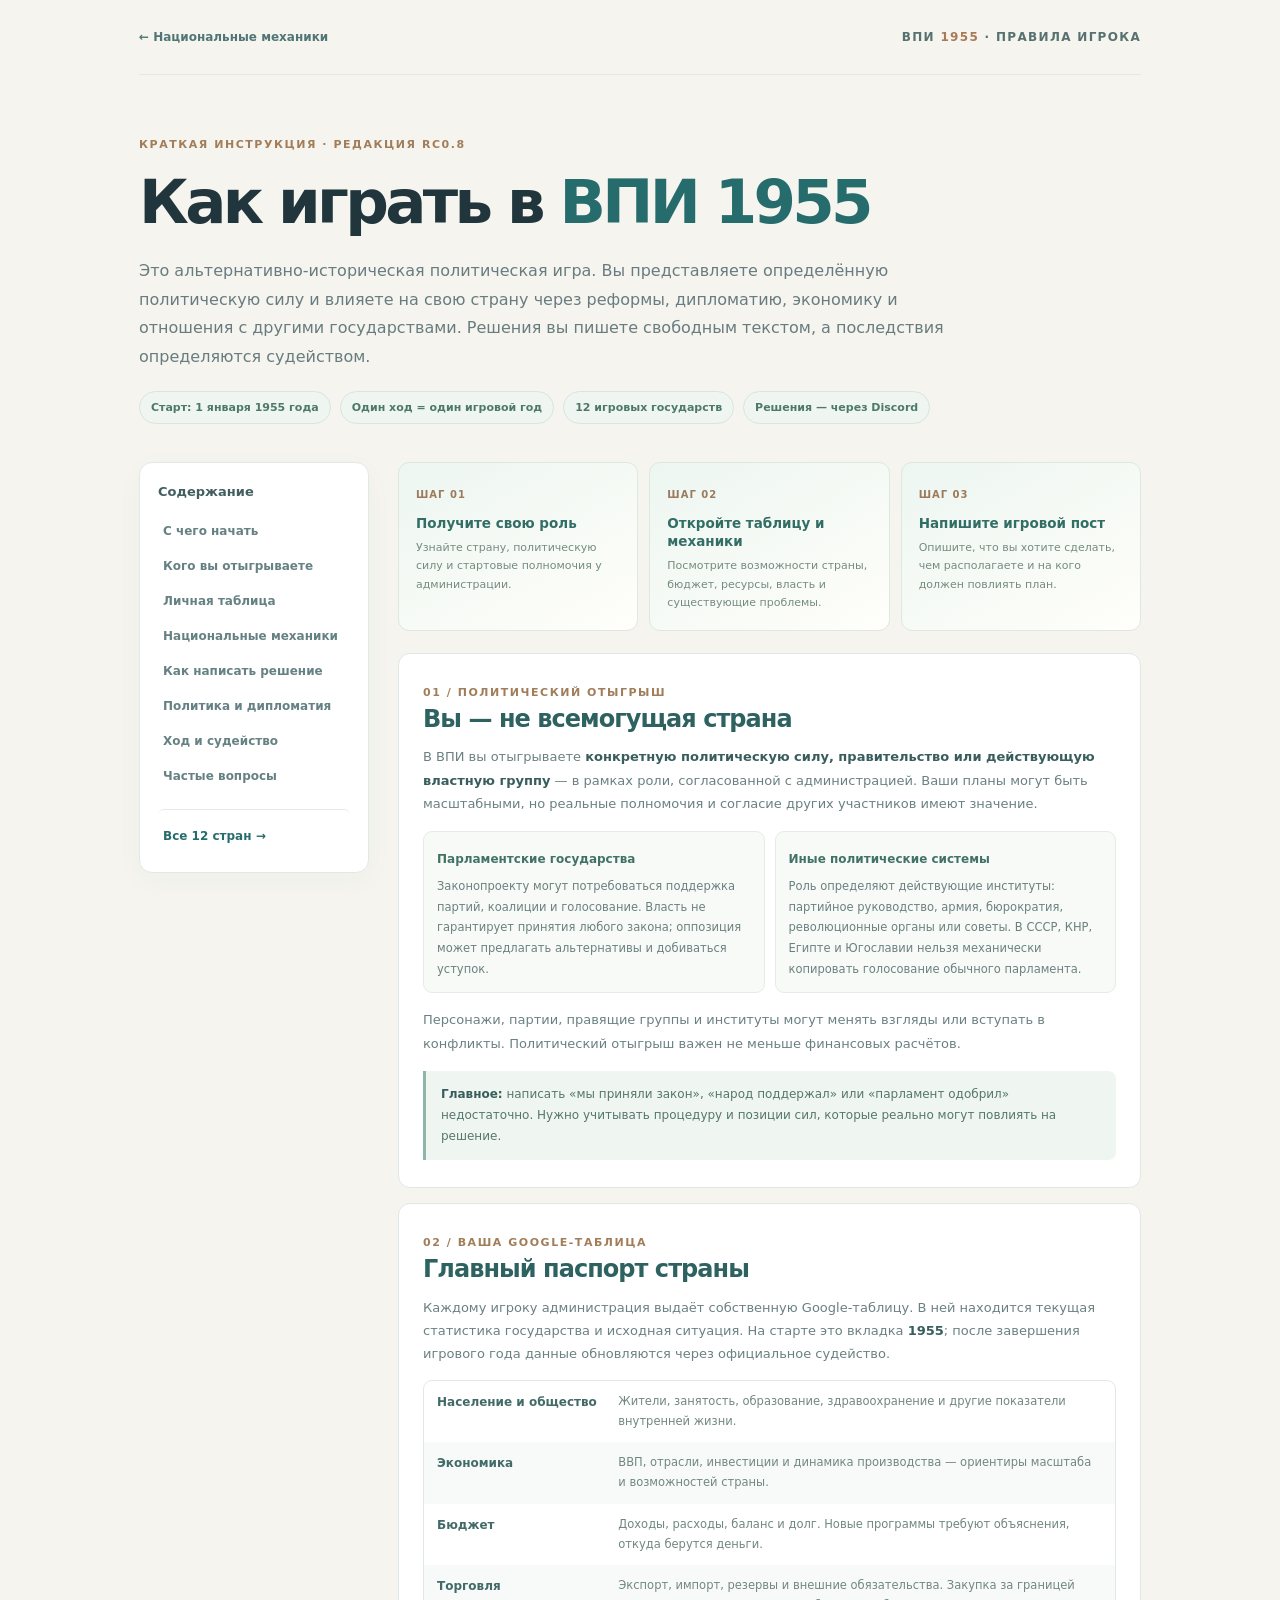
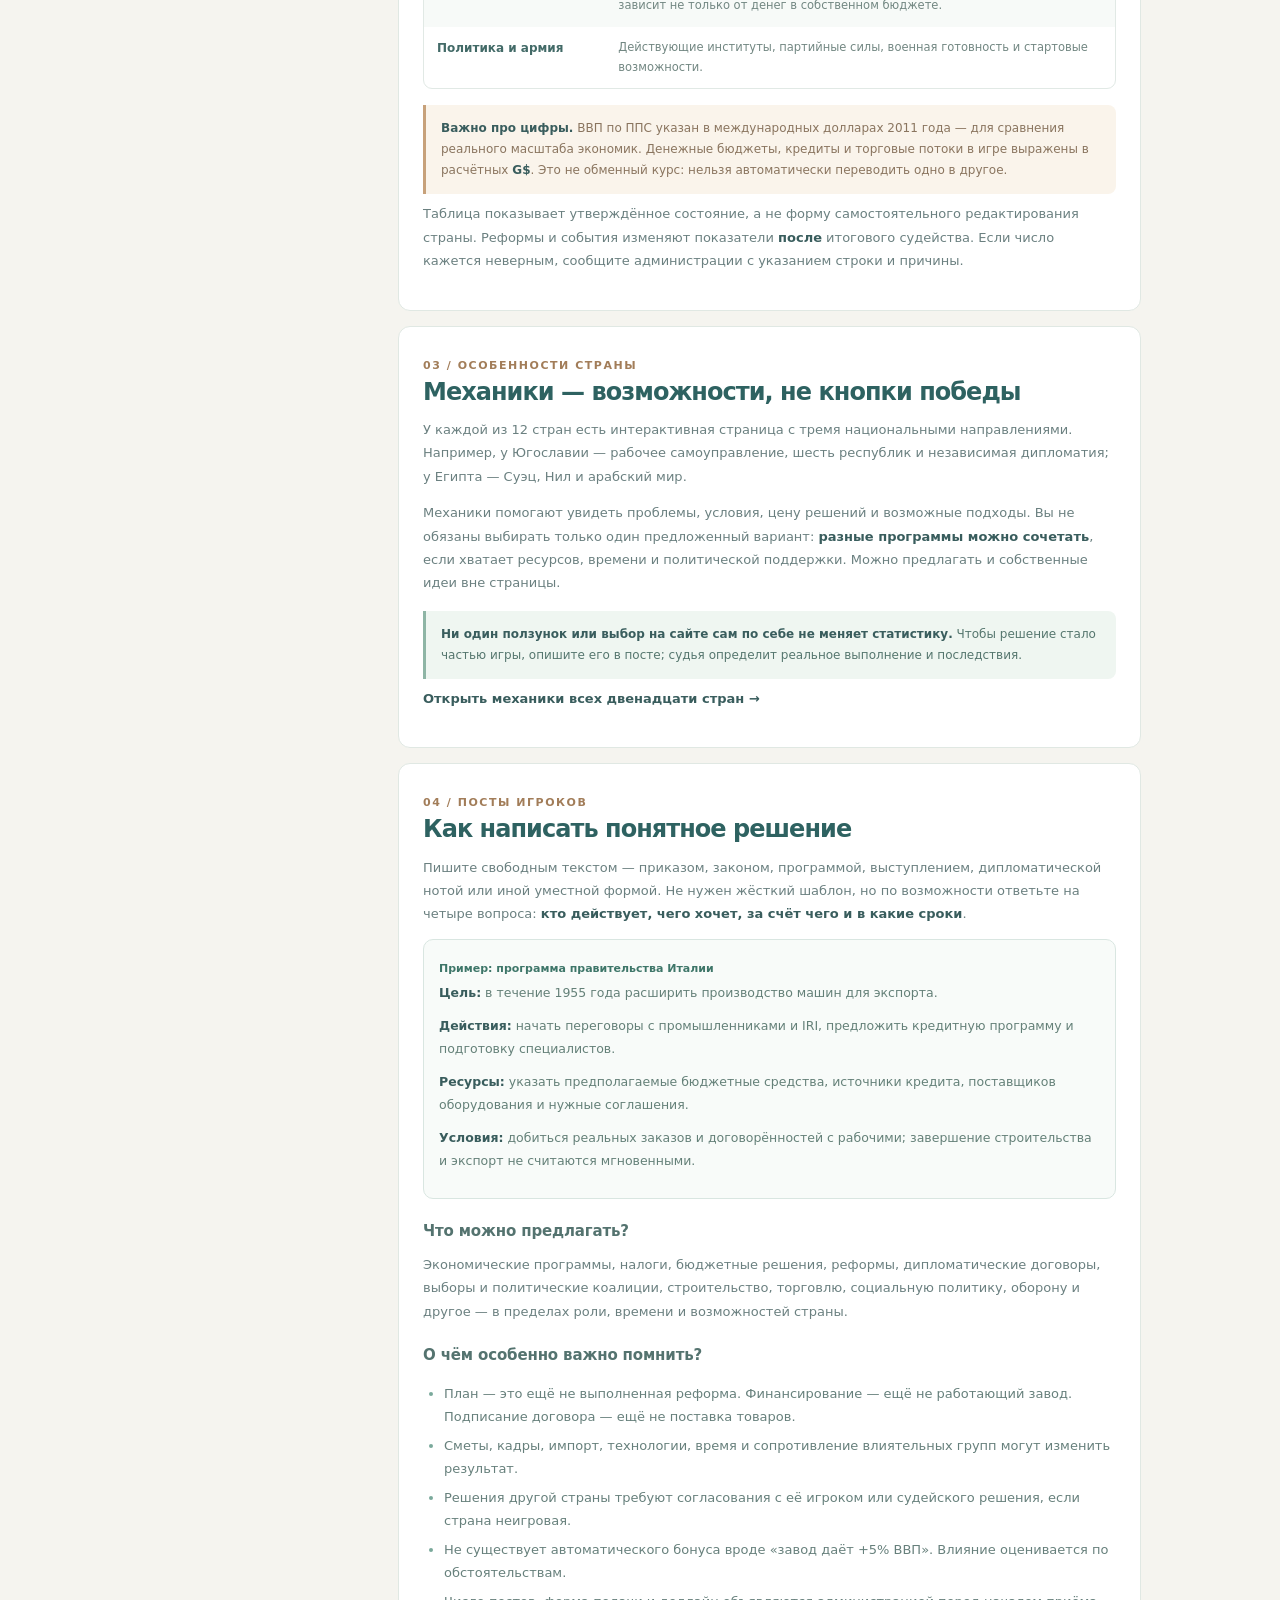
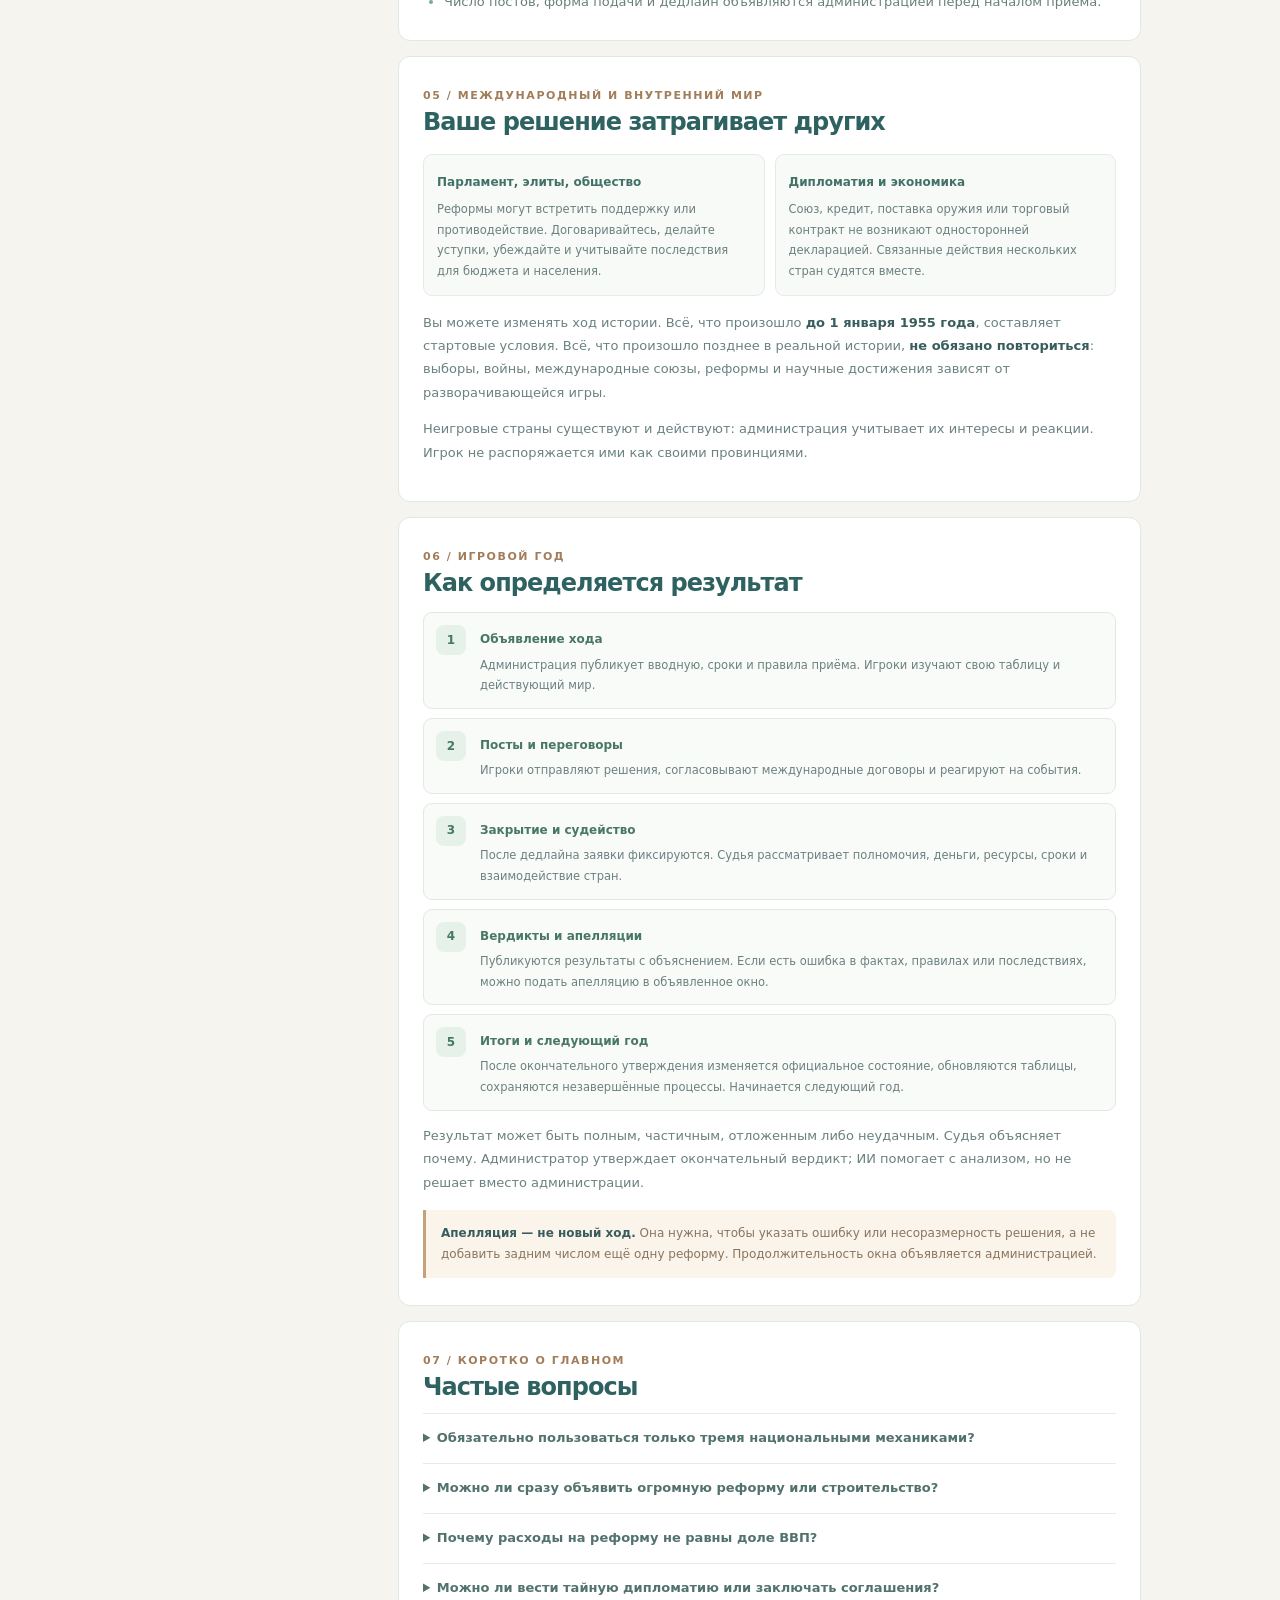
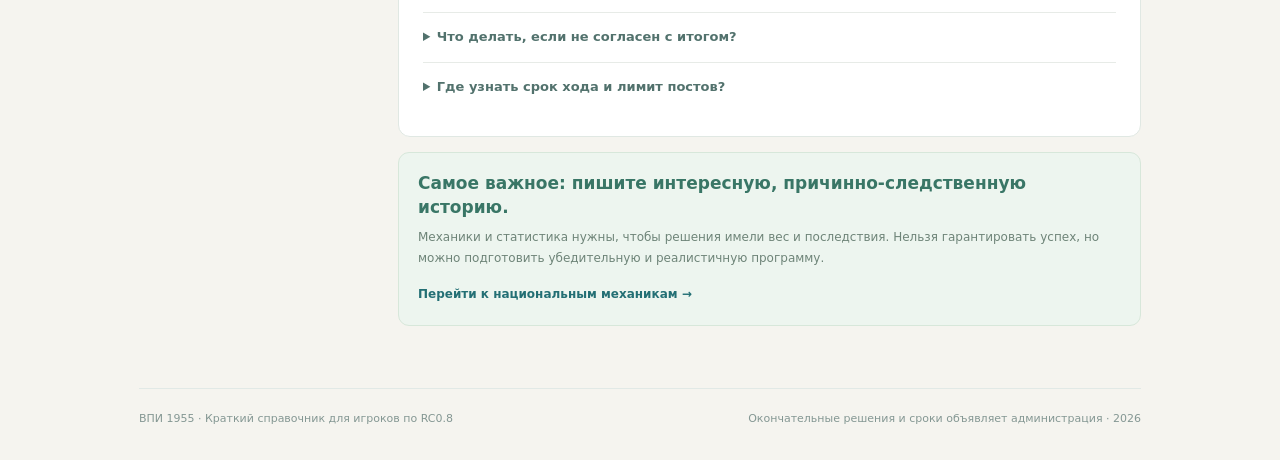
==== rules.html @ 5866a638 "Publish Russian quick-start player rules for political roleplay, Sheets, mechanics and adjudication" ====
<!doctype html>
<html lang="ru">
<head><meta charset="utf-8"><meta name="viewport" content="width=device-width,initial-scale=1">
<meta name="description" content="ВПИ 1955 — короткие и понятные правила для игроков: политические силы, посты, Google-таблицы, национальные механики и судейство.">
<title>Правила для игроков · ВПИ 1955</title>
<link rel="stylesheet" href="css/player-guide.css">
</head>
<body><div class="container">
<header class="topbar"><a href="index.html">← Национальные механики</a><span class="brand">ВПИ <b>1955</b> · правила игрока</span></header>
<section class="hero">
<span class="eyebrow">Краткая инструкция · Редакция RC0.8</span>
<h1>Как играть в <em>ВПИ 1955</em></h1>
<p>Это альтернативно-историческая политическая игра. Вы представляете определённую политическую силу и влияете на свою страну через реформы, дипломатию, экономику и отношения с другими государствами. Решения вы пишете свободным текстом, а последствия определяются судейством.</p>
<div class="meta"><span>Старт: 1 января 1955 года</span><span>Один ход = один игровой год</span><span>12 игровых государств</span><span>Решения — через Discord</span></div>
</section>
<div class="layout">
<nav class="sidebar" aria-label="Содержание"><strong>Содержание</strong>
<a href="#quickstart">С чего начать</a>
<a href="#role">Кого вы отыгрываете</a>
<a href="#sheet">Личная таблица</a>
<a href="#mechanics">Национальные механики</a>
<a href="#actions">Как написать решение</a>
<a href="#politics">Политика и дипломатия</a>
<a href="#judging">Ход и судейство</a>
<a href="#faq">Частые вопросы</a>
<a href="index.html" class="backlink">Все 12 стран →</a>
</nav>
<div class="content">
<div class="quick" id="quickstart">
<div><small>ШАГ 01</small><strong>Получите свою роль</strong><p>Узнайте страну, политическую силу и стартовые полномочия у администрации.</p></div>
<div><small>ШАГ 02</small><strong>Откройте таблицу и механики</strong><p>Посмотрите возможности страны, бюджет, ресурсы, власть и существующие проблемы.</p></div>
<div><small>ШАГ 03</small><strong>Напишите игровой пост</strong><p>Опишите, что вы хотите сделать, чем располагаете и на кого должен повлиять план.</p></div>
</div>
<section class="section" id="role"><span class="eyebrow">01 / Политический отыгрыш</span><h2>Вы — не всемогущая страна</h2>
<p>В ВПИ вы отыгрываете <strong>конкретную политическую силу, правительство или действующую властную группу</strong> — в рамках роли, согласованной с администрацией. Ваши планы могут быть масштабными, но реальные полномочия и согласие других участников имеют значение.</p>
<div class="rule-grid">
<div><b>Парламентские государства</b><p>Законопроекту могут потребоваться поддержка партий, коалиции и голосование. Власть не гарантирует принятия любого закона; оппозиция может предлагать альтернативы и добиваться уступок.</p></div>
<div><b>Иные политические системы</b><p>Роль определяют действующие институты: партийное руководство, армия, бюрократия, революционные органы или советы. В СССР, КНР, Египте и Югославии нельзя механически копировать голосование обычного парламента.</p></div>
</div>
<p>Персонажи, партии, правящие группы и институты могут менять взгляды или вступать в конфликты. Политический отыгрыш важен не меньше финансовых расчётов.</p>
<div class="inline-note"><strong>Главное:</strong> написать «мы приняли закон», «народ поддержал» или «парламент одобрил» недостаточно. Нужно учитывать процедуру и позиции сил, которые реально могут повлиять на решение.</div></section>
<section class="section" id="sheet"><span class="eyebrow">02 / Ваша Google-таблица</span><h2>Главный паспорт страны</h2>
<p>Каждому игроку администрация выдаёт собственную Google-таблицу. В ней находится текущая статистика государства и исходная ситуация. На старте это вкладка <strong>1955</strong>; после завершения игрового года данные обновляются через официальное судейство.</p>
<div class="stat-table">
<div class="stat-row"><b>Население и общество</b><span>Жители, занятость, образование, здравоохранение и другие показатели внутренней жизни.</span></div>
<div class="stat-row"><b>Экономика</b><span>ВВП, отрасли, инвестиции и динамика производства — ориентиры масштаба и возможностей страны.</span></div>
<div class="stat-row"><b>Бюджет</b><span>Доходы, расходы, баланс и долг. Новые программы требуют объяснения, откуда берутся деньги.</span></div>
<div class="stat-row"><b>Торговля</b><span>Экспорт, импорт, резервы и внешние обязательства. Закупка за границей зависит не только от денег в собственном бюджете.</span></div>
<div class="stat-row"><b>Политика и армия</b><span>Действующие институты, партийные силы, военная готовность и стартовые возможности.</span></div>
</div>
<div class="inline-note warning"><strong>Важно про цифры.</strong> ВВП по ППС указан в международных долларах 2011 года — для сравнения реального масштаба экономик. Денежные бюджеты, кредиты и торговые потоки в игре выражены в расчётных <strong>G$</strong>. Это не обменный курс: нельзя автоматически переводить одно в другое.</div>
<p>Таблица показывает утверждённое состояние, а не форму самостоятельного редактирования страны. Реформы и события изменяют показатели <strong>после</strong> итогового судейства. Если число кажется неверным, сообщите администрации с указанием строки и причины.</p></section>
<section class="section" id="mechanics"><span class="eyebrow">03 / Особенности страны</span><h2>Механики — возможности, не кнопки победы</h2>
<p>У каждой из 12 стран есть интерактивная страница с тремя национальными направлениями. Например, у Югославии — рабочее самоуправление, шесть республик и независимая дипломатия; у Египта — Суэц, Нил и арабский мир.</p>
<p>Механики помогают увидеть проблемы, условия, цену решений и возможные подходы. Вы не обязаны выбирать только один предложенный вариант: <strong>разные программы можно сочетать</strong>, если хватает ресурсов, времени и политической поддержки. Можно предлагать и собственные идеи вне страницы.</p>
<div class="inline-note"><strong>Ни один ползунок или выбор на сайте сам по себе не меняет статистику.</strong> Чтобы решение стало частью игры, опишите его в посте; судья определит реальное выполнение и последствия.</div>
<p><a href="index.html"><strong>Открыть механики всех двенадцати стран →</strong></a></p></section>
<section class="section" id="actions"><span class="eyebrow">04 / Посты игроков</span><h2>Как написать понятное решение</h2>
<p>Пишите свободным текстом — приказом, законом, программой, выступлением, дипломатической нотой или иной уместной формой. Не нужен жёсткий шаблон, но по возможности ответьте на четыре вопроса: <strong>кто действует, чего хочет, за счёт чего и в какие сроки</strong>.</p>
<div class="template">
<b>Пример: программа правительства Италии</b>
<p><strong>Цель:</strong> в течение 1955 года расширить производство машин для экспорта.</p>
<p><strong>Действия:</strong> начать переговоры с промышленниками и IRI, предложить кредитную программу и подготовку специалистов.</p>
<p><strong>Ресурсы:</strong> указать предполагаемые бюджетные средства, источники кредита, поставщиков оборудования и нужные соглашения.</p>
<p><strong>Условия:</strong> добиться реальных заказов и договорённостей с рабочими; завершение строительства и экспорт не считаются мгновенными.</p>
</div>
<h3>Что можно предлагать?</h3>
<p>Экономические программы, налоги, бюджетные решения, реформы, дипломатические договоры, выборы и политические коалиции, строительство, торговлю, социальную политику, оборону и другое — в пределах роли, времени и возможностей страны.</p>
<h3>О чём особенно важно помнить?</h3>
<ul>
<li>План — это ещё не выполненная реформа. Финансирование — ещё не работающий завод. Подписание договора — ещё не поставка товаров.</li>
<li>Сметы, кадры, импорт, технологии, время и сопротивление влиятельных групп могут изменить результат.</li>
<li>Решения другой страны требуют согласования с её игроком или судейского решения, если страна неигровая.</li>
<li>Не существует автоматического бонуса вроде «завод даёт +5% ВВП». Влияние оценивается по обстоятельствам.</li>
<li>Число постов, форма подачи и дедлайн объявляются администрацией перед началом приёма.</li>
</ul>
</section>
<section class="section" id="politics"><span class="eyebrow">05 / Международный и внутренний мир</span><h2>Ваше решение затрагивает других</h2>
<div class="rule-grid"><div><b>Парламент, элиты, общество</b><p>Реформы могут встретить поддержку или противодействие. Договаривайтесь, делайте уступки, убеждайте и учитывайте последствия для бюджета и населения.</p></div><div><b>Дипломатия и экономика</b><p>Союз, кредит, поставка оружия или торговый контракт не возникают односторонней декларацией. Связанные действия нескольких стран судятся вместе.</p></div></div>
<p>Вы можете изменять ход истории. Всё, что произошло <strong>до 1 января 1955 года</strong>, составляет стартовые условия. Всё, что произошло позднее в реальной истории, <strong>не обязано повториться</strong>: выборы, войны, международные союзы, реформы и научные достижения зависят от разворачивающейся игры.</p>
<p>Неигровые страны существуют и действуют: администрация учитывает их интересы и реакции. Игрок не распоряжается ими как своими провинциями.</p></section>
<section class="section" id="judging"><span class="eyebrow">06 / Игровой год</span><h2>Как определяется результат</h2>
<div class="step-list">
<article><span>1</span><div><b>Объявление хода</b><p>Администрация публикует вводную, сроки и правила приёма. Игроки изучают свою таблицу и действующий мир.</p></div></article>
<article><span>2</span><div><b>Посты и переговоры</b><p>Игроки отправляют решения, согласовывают международные договоры и реагируют на события.</p></div></article>
<article><span>3</span><div><b>Закрытие и судейство</b><p>После дедлайна заявки фиксируются. Судья рассматривает полномочия, деньги, ресурсы, сроки и взаимодействие стран.</p></div></article>
<article><span>4</span><div><b>Вердикты и апелляции</b><p>Публикуются результаты с объяснением. Если есть ошибка в фактах, правилах или последствиях, можно подать апелляцию в объявленное окно.</p></div></article>
<article><span>5</span><div><b>Итоги и следующий год</b><p>После окончательного утверждения изменяется официальное состояние, обновляются таблицы, сохраняются незавершённые процессы. Начинается следующий год.</p></div></article>
</div>
<p>Результат может быть полным, частичным, отложенным либо неудачным. Судья объясняет почему. Администратор утверждает окончательный вердикт; ИИ помогает с анализом, но не решает вместо администрации.</p>
<div class="inline-note warning"><strong>Апелляция — не новый ход.</strong> Она нужна, чтобы указать ошибку или несоразмерность решения, а не добавить задним числом ещё одну реформу. Продолжительность окна объявляется администрацией.</div></section>
<section class="section" id="faq"><span class="eyebrow">07 / Коротко о главном</span><h2>Частые вопросы</h2>
<details class="details"><summary>Обязательно пользоваться только тремя национальными механиками?</summary><p>Нет. Это особенности и подсказки, а не список разрешённых команд. Можно предлагать и другие решения, если они соответствуют реальному положению страны и возможностям политической силы.</p></details>
<details class="details"><summary>Можно ли сразу объявить огромную реформу или строительство?</summary><p>Объявить план можно. Но закон, деньги, проектирование, исполнение и результат — разные этапы. В крупных программах могут потребоваться несколько ходов.</p></details>
<details class="details"><summary>Почему расходы на реформу не равны доле ВВП?</summary><p>ВВП по ППС показывает масштаб производства. Для бюджета и обязательств используются игровые G$. Эти величины не смешивают без отдельного согласованного расчёта.</p></details>
<details class="details"><summary>Можно ли вести тайную дипломатию или заключать соглашения?</summary><p>Допустимые способы подачи и режим секретности определяет администрация. Для реального соглашения нужно согласие участников; судья должен иметь необходимые сведения, даже когда содержание не публикуется всем игрокам.</p></details>
<details class="details"><summary>Что делать, если не согласен с итогом?</summary><p>Воспользоваться объявленным окном апелляций и указать конкретную ошибку. После окончательного утверждения результат включается в новое состояние мира.</p></details>
<details class="details"><summary>Где узнать срок хода и лимит постов?</summary><p>В стартовом объявлении администрации в Discord. Здесь нет выдуманного постоянного лимита: организационные условия устанавливаются отдельно для кампании.</p></details>
</section>
<div class="endmark"><strong>Самое важное: пишите интересную, причинно-следственную историю.</strong><p>Механики и статистика нужны, чтобы решения имели вес и последствия. Нельзя гарантировать успех, но можно подготовить убедительную и реалистичную программу.</p><a href="index.html">Перейти к национальным механикам →</a></div>
</div></div>
<footer class="footer"><span>ВПИ 1955 · Краткий справочник для игроков по RC0.8</span><span>Окончательные решения и сроки объявляет администрация · 2026</span></footer>
</div></body></html>
---- css/player-guide.css ----
:root{
  --bg:#f5f4ef;--paper:#fffefd;--ink:#21353c;--muted:#6f8387;--line:#e1e9e6;--jade:#276c6c;--jade2:#75aaa0;--sand:#d6bb88;--orange:#a47350;--soft:#eaf3ef;
}
*{box-sizing:border-box}
html{scroll-behavior:smooth}
body{margin:0;background:var(--bg);color:var(--ink);font:15px/1.75 "Inter",system-ui,-apple-system,"Segoe UI",Arial,sans-serif}
a{color:#236f74;text-decoration:none}
a:hover{text-decoration:underline}
a:focus-visible,button:focus-visible,summary:focus-visible{outline:3px solid #cb985b;outline-offset:3px}
.container{max-width:1050px;padding:0 24px;margin:auto}
.topbar{display:flex;justify-content:space-between;align-items:center;min-height:75px;gap:18px;border-bottom:1px solid var(--line);font-size:12px}
.topbar>a{font-weight:760;color:#517576}
.brand{font-size:12px;font-weight:850;letter-spacing:.11em;color:#56716f;text-transform:uppercase}
.brand b{color:#aa7955}
.hero{padding:55px 0 38px;max-width:870px}
.eyebrow{font-size:11px;font-weight:850;letter-spacing:.14em;text-transform:uppercase;color:#a27d59}
.hero h1{font-size:clamp(36px,5.4vw,61px);line-height:1.13;letter-spacing:-.06em;margin:12px 0 20px}
.hero h1 em{color:var(--jade);font-style:normal}
.hero p{font-size:16px;line-height:1.78;max-width:810px;color:#687c7f}
.meta{display:flex;gap:9px;flex-wrap:wrap;margin-top:20px}
.meta span{border:1px solid #d9e5de;background:#eff5f0;border-radius:20px;padding:6px 11px;color:#4d796b;font-size:11px;font-weight:760}
.layout{display:grid;grid-template-columns:230px minmax(0,1fr);align-items:start;gap:29px;padding-bottom:62px}
.sidebar{position:sticky;top:18px;background:#fff;border:1px solid var(--line);border-radius:13px;padding:18px;box-shadow:0 7px 30px rgba(57,90,86,.03)}
.sidebar>strong{display:block;color:#425e61;font-size:13px;margin-bottom:10px}
.sidebar a{display:block;color:#668184;padding:7px 5px;font-size:12px;font-weight:660;border-radius:6px}
.sidebar a:hover{background:var(--soft);text-decoration:none}
.sidebar .backlink{margin-top:15px;border-top:1px solid #e4ebe7;padding-top:16px;color:var(--jade)}
.content{min-width:0}
.quick{display:grid;grid-template-columns:repeat(3,minmax(0,1fr));gap:11px;margin:0 0 22px}
.quick>div{background:linear-gradient(150deg,#edf6f1,#fffefa);border:1px solid #dce9df;border-radius:11px;padding:17px}
.quick small{font-size:10px;font-weight:850;letter-spacing:.1em;color:#9b7b5b}
.quick strong{display:block;font-size:13.5px;line-height:1.35;margin:7px 0;color:#326e65}
.quick p{font-size:11px;line-height:1.7;color:#758b80;margin:0}
.section{background:#fff;border:1px solid #e0e8e3;border-radius:12px;padding:24px;margin-bottom:15px;scroll-margin-top:16px}
.section h2{font-size:24px;line-height:1.3;letter-spacing:-.04em;color:#2e6261;margin:0 0 10px}
.section h3{font-size:15px;margin:19px 0 7px;letter-spacing:-.01em;color:#54736f}
.section p{font-size:13px;line-height:1.8;color:#6b8080;margin:8px 0 13px}
.section strong{color:#395d5d}
.section ul,.section ol{padding-left:21px;margin:11px 0 0}
.section li{font-size:13px;color:#67807c;line-height:1.77;padding:3px 0}
.section li::marker{color:#7aa99b;font-weight:750}
.inline-note{margin:16px 0 3px;background:#eff6f1;border-left:3px solid #8eb5a5;border-radius:0 8px 8px 0;padding:13px 15px;color:#55766e;font-size:12px;line-height:1.75}
.inline-note.warning{border-color:#c7a17a;background:#faf4eb;color:#8a755f}
.rule-grid{display:grid;grid-template-columns:repeat(2,minmax(0,1fr));gap:10px;margin:15px 0}
.rule-grid>div{padding:13px;background:#f7faf7;border:1px solid #e5ece5;border-radius:9px}
.rule-grid b{font-size:12px;color:#427267}
.rule-grid p{font-size:11.5px;margin:5px 0 0}
.stat-table{border:1px solid #e1e9e5;border-radius:9px;overflow:hidden;margin:14px 0}
.stat-row{display:grid;grid-template-columns:minmax(125px,.35fr) 1fr;gap:12px;padding:11px 13px}
.stat-row:nth-child(even){background:#f7faf8}
.stat-row b{font-size:12px;color:#426a67}
.stat-row span{font-size:11.5px;line-height:1.72;color:#728782}
.template{border-radius:10px;border:1px solid #d9e6e1;background:#f8fbf9;padding:15px;margin:12px 0}
.template b{font-size:11px;color:#3e7669;display:block;margin:4px 0}
.template p{font-size:12.5px;margin:3px 0 11px;color:#648078}
.step-list{display:grid;gap:9px;margin:13px 0}
.step-list article{display:grid;grid-template-columns:32px 1fr;gap:12px;padding:12px;background:#f9fbf8;border:1px solid #e2e9e1;border-radius:9px}
.step-list article>span{width:30px;height:30px;display:flex;align-items:center;justify-content:center;background:#e6f1e9;border-radius:8px;color:#467865;font-size:12px;font-weight:850}
.step-list b{font-size:12px;color:#487667}
.step-list p{font-size:11.5px;margin:3px 0 0}
.details{border-top:1px solid #e7ebe7;padding:13px 0}
.details summary{font-size:13px;font-weight:850;color:#52726d;cursor:pointer}
.details p{font-size:12px;margin:9px 0 2px}
.endmark{background:#edf5ef;border:1px solid #d7e7da;border-radius:11px;padding:19px;margin:15px 0 0}
.endmark strong{display:block;color:#397666;font-size:17px;line-height:1.4}
.endmark p{font-size:12px;color:#6e8478;margin:7px 0 11px}
.endmark a{font-size:12px;font-weight:800}
.footer{padding:20px 0 32px;border-top:1px solid var(--line);display:flex;justify-content:space-between;gap:13px;flex-wrap:wrap;color:#849793;font-size:11px}
@media(max-width:840px){.layout{grid-template-columns:1fr;gap:14px}.sidebar{position:static;display:flex;flex-wrap:wrap;align-items:center;gap:2px 10px;padding:13px}.sidebar>strong{width:100%;margin-bottom:1px}.sidebar a{padding:4px 5px}.sidebar .backlink{margin:0;border:0;padding:4px 5px}.hero{padding-top:34px}}
@media(max-width:600px){.container{padding:0 15px}.quick{grid-template-columns:1fr}.quick>div{padding:12px}.section{padding:17px}.section h2{font-size:21px}.hero h1{font-size:38px}.hero p{font-size:14px}.rule-grid{grid-template-columns:1fr}.stat-row{grid-template-columns:1fr;gap:0;padding:10px}.stat-row span{padding-top:3px}.topbar{min-height:64px}.brand{font-size:10px}.sidebar{gap:1px 8px}}
@media(prefers-reduced-motion:reduce){html{scroll-behavior:auto}}
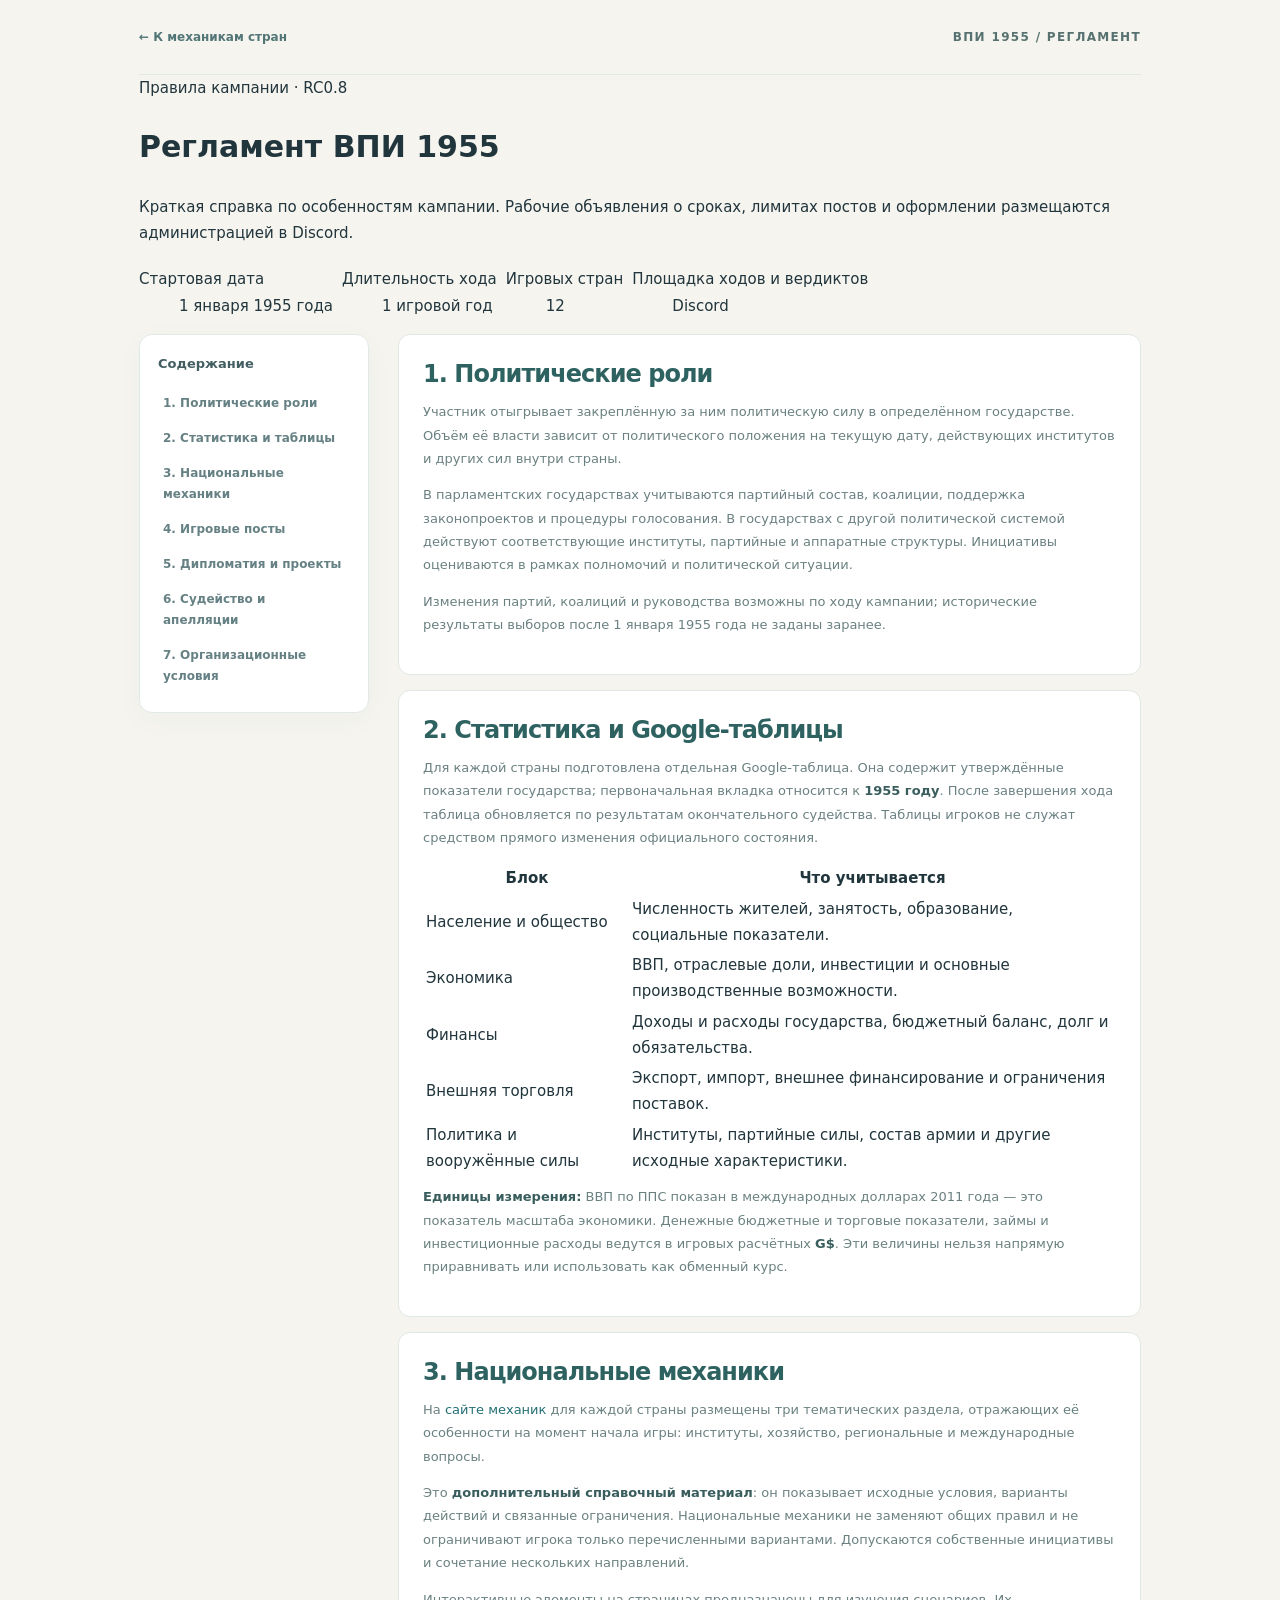
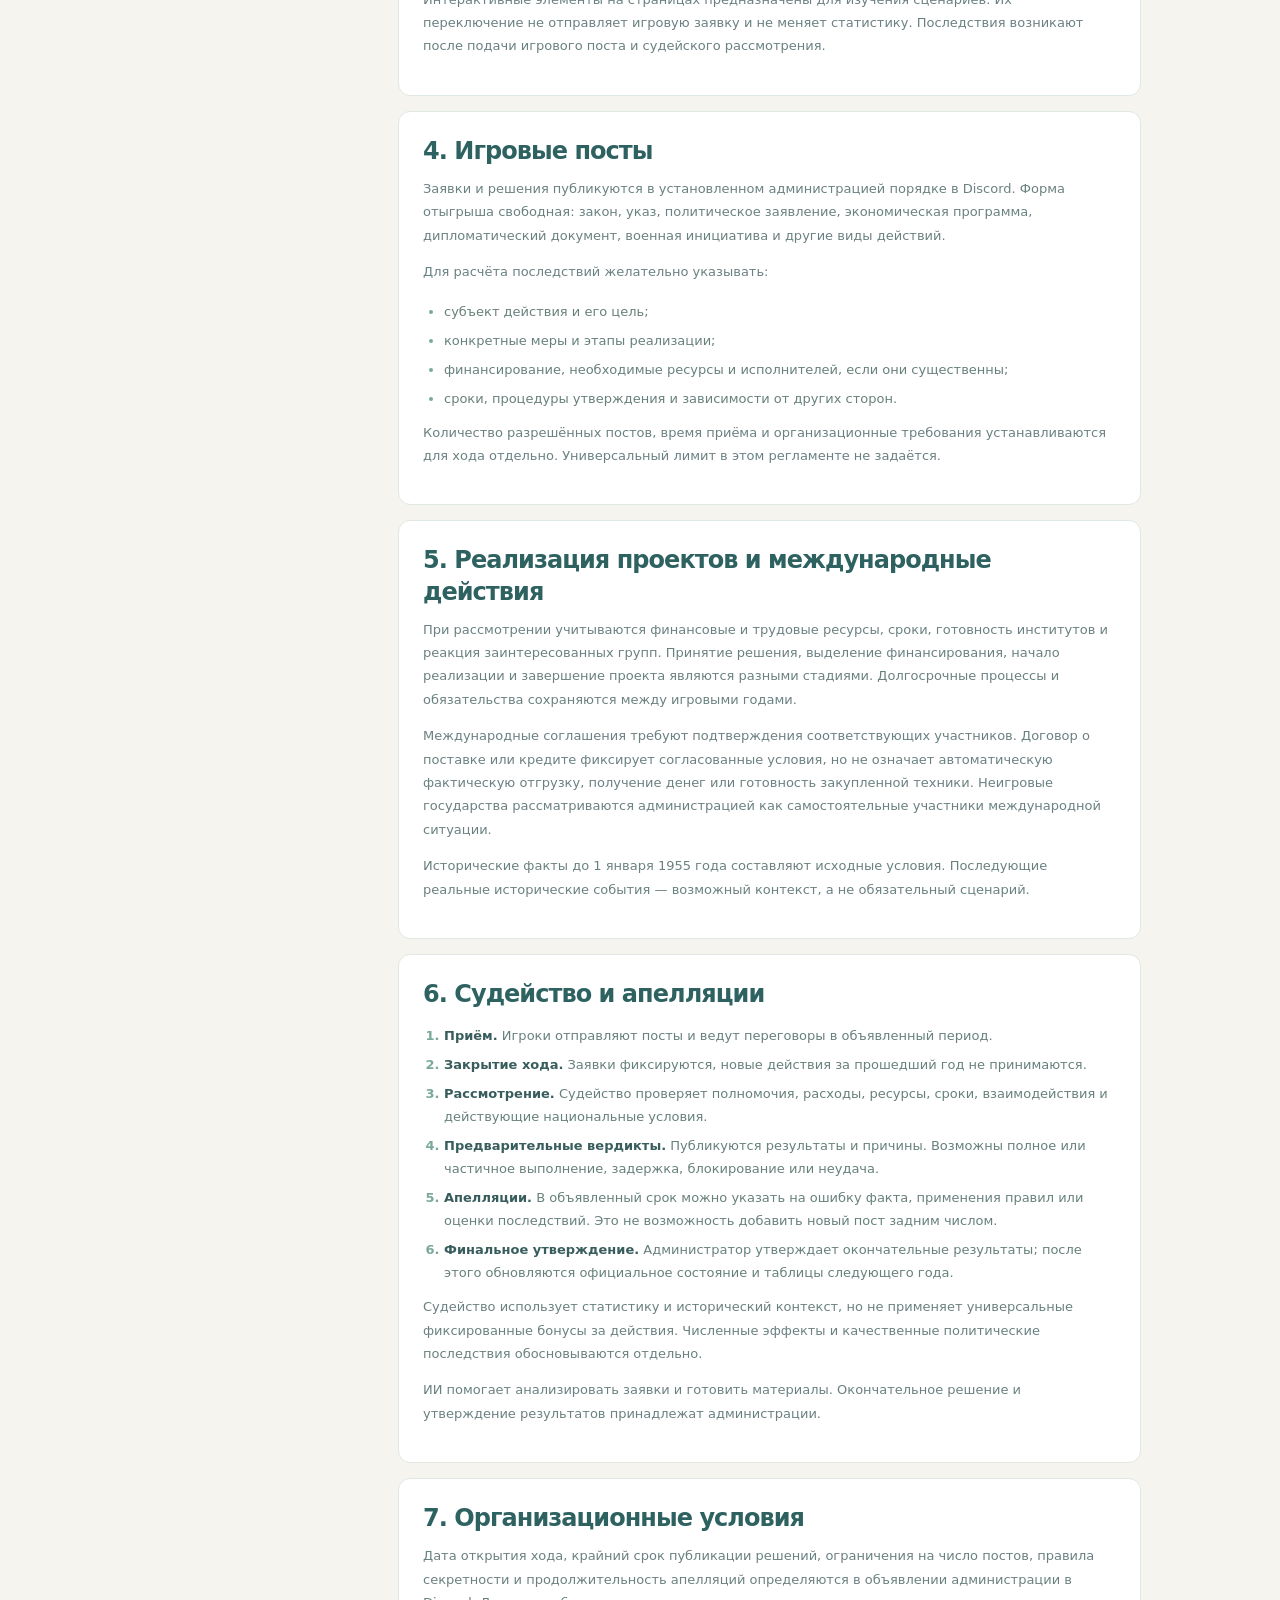
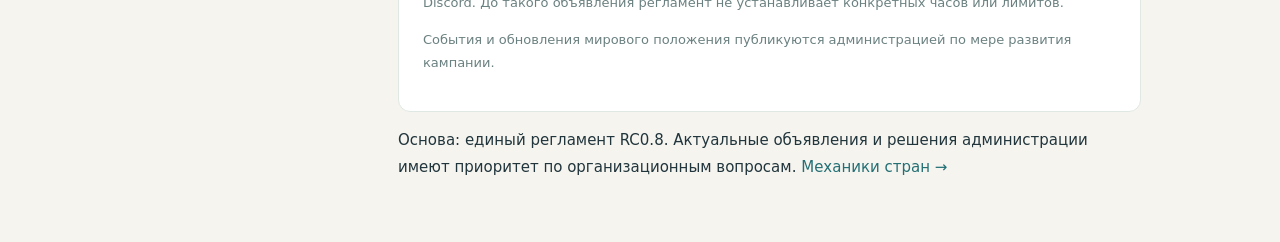
==== commit b819db67: "Rewrite player site guide into plain technical VPI 1955 campaign rules" ====
--- a/rules.html
+++ b/rules.html
@@ -1,103 +1,108 @@
 <!doctype html>
 <html lang="ru">
-<head><meta charset="utf-8"><meta name="viewport" content="width=device-width,initial-scale=1">
-<meta name="description" content="ВПИ 1955 — короткие и понятные правила для игроков: политические силы, посты, Google-таблицы, национальные механики и судейство.">
-<title>Правила для игроков · ВПИ 1955</title>
+<head>
+<meta charset="utf-8"><meta name="viewport" content="width=device-width,initial-scale=1">
+<meta name="description" content="Регламент ВПИ 1955: особенности кампании, роли, статистика, национальные механики, заявки и порядок судейства.">
+<title>Регламент ВПИ 1955</title>
 <link rel="stylesheet" href="css/player-guide.css">
 </head>
-<body><div class="container">
-<header class="topbar"><a href="index.html">← Национальные механики</a><span class="brand">ВПИ <b>1955</b> · правила игрока</span></header>
-<section class="hero">
-<span class="eyebrow">Краткая инструкция · Редакция RC0.8</span>
-<h1>Как играть в <em>ВПИ 1955</em></h1>
-<p>Это альтернативно-историческая политическая игра. Вы представляете определённую политическую силу и влияете на свою страну через реформы, дипломатию, экономику и отношения с другими государствами. Решения вы пишете свободным текстом, а последствия определяются судейством.</p>
-<div class="meta"><span>Старт: 1 января 1955 года</span><span>Один ход = один игровой год</span><span>12 игровых государств</span><span>Решения — через Discord</span></div>
+<body>
+<div class="container">
+<header class="topbar">
+<a href="index.html">← К механикам стран</a>
+<span class="brand">ВПИ 1955 / РЕГЛАМЕНТ</span>
+</header>
+<header class="page-title">
+<div class="overline">Правила кампании · RC0.8</div>
+<h1>Регламент ВПИ 1955</h1>
+<p>Краткая справка по особенностям кампании. Рабочие объявления о сроках, лимитах постов и оформлении размещаются администрацией в Discord.</p>
+<dl class="meta">
+<div><dt>Стартовая дата</dt><dd>1 января 1955 года</dd></div>
+<div><dt>Длительность хода</dt><dd>1 игровой год</dd></div>
+<div><dt>Игровых стран</dt><dd>12</dd></div>
+<div><dt>Площадка ходов и вердиктов</dt><dd>Discord</dd></div>
+</dl>
+</header>
+<div class="layout">
+<nav class="sidebar" aria-label="Разделы регламента">
+<strong>Содержание</strong>
+<a href="#roles">1. Политические роли</a>
+<a href="#data">2. Статистика и таблицы</a>
+<a href="#national">3. Национальные механики</a>
+<a href="#posts">4. Игровые посты</a>
+<a href="#diplomacy">5. Дипломатия и проекты</a>
+<a href="#resolution">6. Судейство и апелляции</a>
+<a href="#schedule">7. Организационные условия</a>
+</nav>
+<main class="content">
+<section id="roles" class="section">
+<h2>1. Политические роли</h2>
+<p>Участник отыгрывает закреплённую за ним политическую силу в определённом государстве. Объём её власти зависит от политического положения на текущую дату, действующих институтов и других сил внутри страны.</p>
+<p>В парламентских государствах учитываются партийный состав, коалиции, поддержка законопроектов и процедуры голосования. В государствах с другой политической системой действуют соответствующие институты, партийные и аппаратные структуры. Инициативы оцениваются в рамках полномочий и политической ситуации.</p>
+<p>Изменения партий, коалиций и руководства возможны по ходу кампании; исторические результаты выборов после 1 января 1955 года не заданы заранее.</p>
 </section>
-<div class="layout">
-<nav class="sidebar" aria-label="Содержание"><strong>Содержание</strong>
-<a href="#quickstart">С чего начать</a>
-<a href="#role">Кого вы отыгрываете</a>
-<a href="#sheet">Личная таблица</a>
-<a href="#mechanics">Национальные механики</a>
-<a href="#actions">Как написать решение</a>
-<a href="#politics">Политика и дипломатия</a>
-<a href="#judging">Ход и судейство</a>
-<a href="#faq">Частые вопросы</a>
-<a href="index.html" class="backlink">Все 12 стран →</a>
-</nav>
-<div class="content">
-<div class="quick" id="quickstart">
-<div><small>ШАГ 01</small><strong>Получите свою роль</strong><p>Узнайте страну, политическую силу и стартовые полномочия у администрации.</p></div>
-<div><small>ШАГ 02</small><strong>Откройте таблицу и механики</strong><p>Посмотрите возможности страны, бюджет, ресурсы, власть и существующие проблемы.</p></div>
-<div><small>ШАГ 03</small><strong>Напишите игровой пост</strong><p>Опишите, что вы хотите сделать, чем располагаете и на кого должен повлиять план.</p></div>
+<section id="data" class="section">
+<h2>2. Статистика и Google-таблицы</h2>
+<p>Для каждой страны подготовлена отдельная Google-таблица. Она содержит утверждённые показатели государства; первоначальная вкладка относится к <strong>1955 году</strong>. После завершения хода таблица обновляется по результатам окончательного судейства. Таблицы игроков не служат средством прямого изменения официального состояния.</p>
+<table>
+<thead><tr><th>Блок</th><th>Что учитывается</th></tr></thead>
+<tbody>
+<tr><td>Население и общество</td><td>Численность жителей, занятость, образование, социальные показатели.</td></tr>
+<tr><td>Экономика</td><td>ВВП, отраслевые доли, инвестиции и основные производственные возможности.</td></tr>
+<tr><td>Финансы</td><td>Доходы и расходы государства, бюджетный баланс, долг и обязательства.</td></tr>
+<tr><td>Внешняя торговля</td><td>Экспорт, импорт, внешнее финансирование и ограничения поставок.</td></tr>
+<tr><td>Политика и вооружённые силы</td><td>Институты, партийные силы, состав армии и другие исходные характеристики.</td></tr>
+</tbody>
+</table>
+<p><strong>Единицы измерения:</strong> ВВП по ППС показан в международных долларах 2011 года — это показатель масштаба экономики. Денежные бюджетные и торговые показатели, займы и инвестиционные расходы ведутся в игровых расчётных <strong>G$</strong>. Эти величины нельзя напрямую приравнивать или использовать как обменный курс.</p>
+</section>
+<section id="national" class="section">
+<h2>3. Национальные механики</h2>
+<p>На <a href="index.html">сайте механик</a> для каждой страны размещены три тематических раздела, отражающих её особенности на момент начала игры: институты, хозяйство, региональные и международные вопросы.</p>
+<p>Это <strong>дополнительный справочный материал</strong>: он показывает исходные условия, варианты действий и связанные ограничения. Национальные механики не заменяют общих правил и не ограничивают игрока только перечисленными вариантами. Допускаются собственные инициативы и сочетание нескольких направлений.</p>
+<p>Интерактивные элементы на страницах предназначены для изучения сценариев. Их переключение не отправляет игровую заявку и не меняет статистику. Последствия возникают после подачи игрового поста и судейского рассмотрения.</p>
+</section>
+<section id="posts" class="section">
+<h2>4. Игровые посты</h2>
+<p>Заявки и решения публикуются в установленном администрацией порядке в Discord. Форма отыгрыша свободная: закон, указ, политическое заявление, экономическая программа, дипломатический документ, военная инициатива и другие виды действий.</p>
+<p>Для расчёта последствий желательно указывать:</p>
+<ul>
+<li>субъект действия и его цель;</li>
+<li>конкретные меры и этапы реализации;</li>
+<li>финансирование, необходимые ресурсы и исполнителей, если они существенны;</li>
+<li>сроки, процедуры утверждения и зависимости от других сторон.</li>
+</ul>
+<p>Количество разрешённых постов, время приёма и организационные требования устанавливаются для хода отдельно. Универсальный лимит в этом регламенте не задаётся.</p>
+</section>
+<section id="diplomacy" class="section">
+<h2>5. Реализация проектов и международные действия</h2>
+<p>При рассмотрении учитываются финансовые и трудовые ресурсы, сроки, готовность институтов и реакция заинтересованных групп. Принятие решения, выделение финансирования, начало реализации и завершение проекта являются разными стадиями. Долгосрочные процессы и обязательства сохраняются между игровыми годами.</p>
+<p>Международные соглашения требуют подтверждения соответствующих участников. Договор о поставке или кредите фиксирует согласованные условия, но не означает автоматическую фактическую отгрузку, получение денег или готовность закупленной техники. Неигровые государства рассматриваются администрацией как самостоятельные участники международной ситуации.</p>
+<p>Исторические факты до 1 января 1955 года составляют исходные условия. Последующие реальные исторические события — возможный контекст, а не обязательный сценарий.</p>
+</section>
+<section id="resolution" class="section">
+<h2>6. Судейство и апелляции</h2>
+<ol>
+<li><strong>Приём.</strong> Игроки отправляют посты и ведут переговоры в объявленный период.</li>
+<li><strong>Закрытие хода.</strong> Заявки фиксируются, новые действия за прошедший год не принимаются.</li>
+<li><strong>Рассмотрение.</strong> Судейство проверяет полномочия, расходы, ресурсы, сроки, взаимодействия и действующие национальные условия.</li>
+<li><strong>Предварительные вердикты.</strong> Публикуются результаты и причины. Возможны полное или частичное выполнение, задержка, блокирование или неудача.</li>
+<li><strong>Апелляции.</strong> В объявленный срок можно указать на ошибку факта, применения правил или оценки последствий. Это не возможность добавить новый пост задним числом.</li>
+<li><strong>Финальное утверждение.</strong> Администратор утверждает окончательные результаты; после этого обновляются официальное состояние и таблицы следующего года.</li>
+</ol>
+<p>Судейство использует статистику и исторический контекст, но не применяет универсальные фиксированные бонусы за действия. Численные эффекты и качественные политические последствия обосновываются отдельно.</p>
+<p>ИИ помогает анализировать заявки и готовить материалы. Окончательное решение и утверждение результатов принадлежат администрации.</p>
+</section>
+<section id="schedule" class="section">
+<h2>7. Организационные условия</h2>
+<p>Дата открытия хода, крайний срок публикации решений, ограничения на число постов, правила секретности и продолжительность апелляций определяются в объявлении администрации в Discord. До такого объявления регламент не устанавливает конкретных часов или лимитов.</p>
+<p>События и обновления мирового положения публикуются администрацией по мере развития кампании.</p>
+</section>
+<footer class="document-footer">
+<span>Основа: единый регламент RC0.8. Актуальные объявления и решения администрации имеют приоритет по организационным вопросам.</span>
+<a href="index.html">Механики стран →</a>
+</footer>
+</main>
 </div>
-<section class="section" id="role"><span class="eyebrow">01 / Политический отыгрыш</span><h2>Вы — не всемогущая страна</h2>
-<p>В ВПИ вы отыгрываете <strong>конкретную политическую силу, правительство или действующую властную группу</strong> — в рамках роли, согласованной с администрацией. Ваши планы могут быть масштабными, но реальные полномочия и согласие других участников имеют значение.</p>
-<div class="rule-grid">
-<div><b>Парламентские государства</b><p>Законопроекту могут потребоваться поддержка партий, коалиции и голосование. Власть не гарантирует принятия любого закона; оппозиция может предлагать альтернативы и добиваться уступок.</p></div>
-<div><b>Иные политические системы</b><p>Роль определяют действующие институты: партийное руководство, армия, бюрократия, революционные органы или советы. В СССР, КНР, Египте и Югославии нельзя механически копировать голосование обычного парламента.</p></div>
 </div>
-<p>Персонажи, партии, правящие группы и институты могут менять взгляды или вступать в конфликты. Политический отыгрыш важен не меньше финансовых расчётов.</p>
-<div class="inline-note"><strong>Главное:</strong> написать «мы приняли закон», «народ поддержал» или «парламент одобрил» недостаточно. Нужно учитывать процедуру и позиции сил, которые реально могут повлиять на решение.</div></section>
-<section class="section" id="sheet"><span class="eyebrow">02 / Ваша Google-таблица</span><h2>Главный паспорт страны</h2>
-<p>Каждому игроку администрация выдаёт собственную Google-таблицу. В ней находится текущая статистика государства и исходная ситуация. На старте это вкладка <strong>1955</strong>; после завершения игрового года данные обновляются через официальное судейство.</p>
-<div class="stat-table">
-<div class="stat-row"><b>Население и общество</b><span>Жители, занятость, образование, здравоохранение и другие показатели внутренней жизни.</span></div>
-<div class="stat-row"><b>Экономика</b><span>ВВП, отрасли, инвестиции и динамика производства — ориентиры масштаба и возможностей страны.</span></div>
-<div class="stat-row"><b>Бюджет</b><span>Доходы, расходы, баланс и долг. Новые программы требуют объяснения, откуда берутся деньги.</span></div>
-<div class="stat-row"><b>Торговля</b><span>Экспорт, импорт, резервы и внешние обязательства. Закупка за границей зависит не только от денег в собственном бюджете.</span></div>
-<div class="stat-row"><b>Политика и армия</b><span>Действующие институты, партийные силы, военная готовность и стартовые возможности.</span></div>
-</div>
-<div class="inline-note warning"><strong>Важно про цифры.</strong> ВВП по ППС указан в международных долларах 2011 года — для сравнения реального масштаба экономик. Денежные бюджеты, кредиты и торговые потоки в игре выражены в расчётных <strong>G$</strong>. Это не обменный курс: нельзя автоматически переводить одно в другое.</div>
-<p>Таблица показывает утверждённое состояние, а не форму самостоятельного редактирования страны. Реформы и события изменяют показатели <strong>после</strong> итогового судейства. Если число кажется неверным, сообщите администрации с указанием строки и причины.</p></section>
-<section class="section" id="mechanics"><span class="eyebrow">03 / Особенности страны</span><h2>Механики — возможности, не кнопки победы</h2>
-<p>У каждой из 12 стран есть интерактивная страница с тремя национальными направлениями. Например, у Югославии — рабочее самоуправление, шесть республик и независимая дипломатия; у Египта — Суэц, Нил и арабский мир.</p>
-<p>Механики помогают увидеть проблемы, условия, цену решений и возможные подходы. Вы не обязаны выбирать только один предложенный вариант: <strong>разные программы можно сочетать</strong>, если хватает ресурсов, времени и политической поддержки. Можно предлагать и собственные идеи вне страницы.</p>
-<div class="inline-note"><strong>Ни один ползунок или выбор на сайте сам по себе не меняет статистику.</strong> Чтобы решение стало частью игры, опишите его в посте; судья определит реальное выполнение и последствия.</div>
-<p><a href="index.html"><strong>Открыть механики всех двенадцати стран →</strong></a></p></section>
-<section class="section" id="actions"><span class="eyebrow">04 / Посты игроков</span><h2>Как написать понятное решение</h2>
-<p>Пишите свободным текстом — приказом, законом, программой, выступлением, дипломатической нотой или иной уместной формой. Не нужен жёсткий шаблон, но по возможности ответьте на четыре вопроса: <strong>кто действует, чего хочет, за счёт чего и в какие сроки</strong>.</p>
-<div class="template">
-<b>Пример: программа правительства Италии</b>
-<p><strong>Цель:</strong> в течение 1955 года расширить производство машин для экспорта.</p>
-<p><strong>Действия:</strong> начать переговоры с промышленниками и IRI, предложить кредитную программу и подготовку специалистов.</p>
-<p><strong>Ресурсы:</strong> указать предполагаемые бюджетные средства, источники кредита, поставщиков оборудования и нужные соглашения.</p>
-<p><strong>Условия:</strong> добиться реальных заказов и договорённостей с рабочими; завершение строительства и экспорт не считаются мгновенными.</p>
-</div>
-<h3>Что можно предлагать?</h3>
-<p>Экономические программы, налоги, бюджетные решения, реформы, дипломатические договоры, выборы и политические коалиции, строительство, торговлю, социальную политику, оборону и другое — в пределах роли, времени и возможностей страны.</p>
-<h3>О чём особенно важно помнить?</h3>
-<ul>
-<li>План — это ещё не выполненная реформа. Финансирование — ещё не работающий завод. Подписание договора — ещё не поставка товаров.</li>
-<li>Сметы, кадры, импорт, технологии, время и сопротивление влиятельных групп могут изменить результат.</li>
-<li>Решения другой страны требуют согласования с её игроком или судейского решения, если страна неигровая.</li>
-<li>Не существует автоматического бонуса вроде «завод даёт +5% ВВП». Влияние оценивается по обстоятельствам.</li>
-<li>Число постов, форма подачи и дедлайн объявляются администрацией перед началом приёма.</li>
-</ul>
-</section>
-<section class="section" id="politics"><span class="eyebrow">05 / Международный и внутренний мир</span><h2>Ваше решение затрагивает других</h2>
-<div class="rule-grid"><div><b>Парламент, элиты, общество</b><p>Реформы могут встретить поддержку или противодействие. Договаривайтесь, делайте уступки, убеждайте и учитывайте последствия для бюджета и населения.</p></div><div><b>Дипломатия и экономика</b><p>Союз, кредит, поставка оружия или торговый контракт не возникают односторонней декларацией. Связанные действия нескольких стран судятся вместе.</p></div></div>
-<p>Вы можете изменять ход истории. Всё, что произошло <strong>до 1 января 1955 года</strong>, составляет стартовые условия. Всё, что произошло позднее в реальной истории, <strong>не обязано повториться</strong>: выборы, войны, международные союзы, реформы и научные достижения зависят от разворачивающейся игры.</p>
-<p>Неигровые страны существуют и действуют: администрация учитывает их интересы и реакции. Игрок не распоряжается ими как своими провинциями.</p></section>
-<section class="section" id="judging"><span class="eyebrow">06 / Игровой год</span><h2>Как определяется результат</h2>
-<div class="step-list">
-<article><span>1</span><div><b>Объявление хода</b><p>Администрация публикует вводную, сроки и правила приёма. Игроки изучают свою таблицу и действующий мир.</p></div></article>
-<article><span>2</span><div><b>Посты и переговоры</b><p>Игроки отправляют решения, согласовывают международные договоры и реагируют на события.</p></div></article>
-<article><span>3</span><div><b>Закрытие и судейство</b><p>После дедлайна заявки фиксируются. Судья рассматривает полномочия, деньги, ресурсы, сроки и взаимодействие стран.</p></div></article>
-<article><span>4</span><div><b>Вердикты и апелляции</b><p>Публикуются результаты с объяснением. Если есть ошибка в фактах, правилах или последствиях, можно подать апелляцию в объявленное окно.</p></div></article>
-<article><span>5</span><div><b>Итоги и следующий год</b><p>После окончательного утверждения изменяется официальное состояние, обновляются таблицы, сохраняются незавершённые процессы. Начинается следующий год.</p></div></article>
-</div>
-<p>Результат может быть полным, частичным, отложенным либо неудачным. Судья объясняет почему. Администратор утверждает окончательный вердикт; ИИ помогает с анализом, но не решает вместо администрации.</p>
-<div class="inline-note warning"><strong>Апелляция — не новый ход.</strong> Она нужна, чтобы указать ошибку или несоразмерность решения, а не добавить задним числом ещё одну реформу. Продолжительность окна объявляется администрацией.</div></section>
-<section class="section" id="faq"><span class="eyebrow">07 / Коротко о главном</span><h2>Частые вопросы</h2>
-<details class="details"><summary>Обязательно пользоваться только тремя национальными механиками?</summary><p>Нет. Это особенности и подсказки, а не список разрешённых команд. Можно предлагать и другие решения, если они соответствуют реальному положению страны и возможностям политической силы.</p></details>
-<details class="details"><summary>Можно ли сразу объявить огромную реформу или строительство?</summary><p>Объявить план можно. Но закон, деньги, проектирование, исполнение и результат — разные этапы. В крупных программах могут потребоваться несколько ходов.</p></details>
-<details class="details"><summary>Почему расходы на реформу не равны доле ВВП?</summary><p>ВВП по ППС показывает масштаб производства. Для бюджета и обязательств используются игровые G$. Эти величины не смешивают без отдельного согласованного расчёта.</p></details>
-<details class="details"><summary>Можно ли вести тайную дипломатию или заключать соглашения?</summary><p>Допустимые способы подачи и режим секретности определяет администрация. Для реального соглашения нужно согласие участников; судья должен иметь необходимые сведения, даже когда содержание не публикуется всем игрокам.</p></details>
-<details class="details"><summary>Что делать, если не согласен с итогом?</summary><p>Воспользоваться объявленным окном апелляций и указать конкретную ошибку. После окончательного утверждения результат включается в новое состояние мира.</p></details>
-<details class="details"><summary>Где узнать срок хода и лимит постов?</summary><p>В стартовом объявлении администрации в Discord. Здесь нет выдуманного постоянного лимита: организационные условия устанавливаются отдельно для кампании.</p></details>
-</section>
-<div class="endmark"><strong>Самое важное: пишите интересную, причинно-следственную историю.</strong><p>Механики и статистика нужны, чтобы решения имели вес и последствия. Нельзя гарантировать успех, но можно подготовить убедительную и реалистичную программу.</p><a href="index.html">Перейти к национальным механикам →</a></div>
-</div></div>
-<footer class="footer"><span>ВПИ 1955 · Краткий справочник для игроков по RC0.8</span><span>Окончательные решения и сроки объявляет администрация · 2026</span></footer>
-</div></body></html>+</body></html>
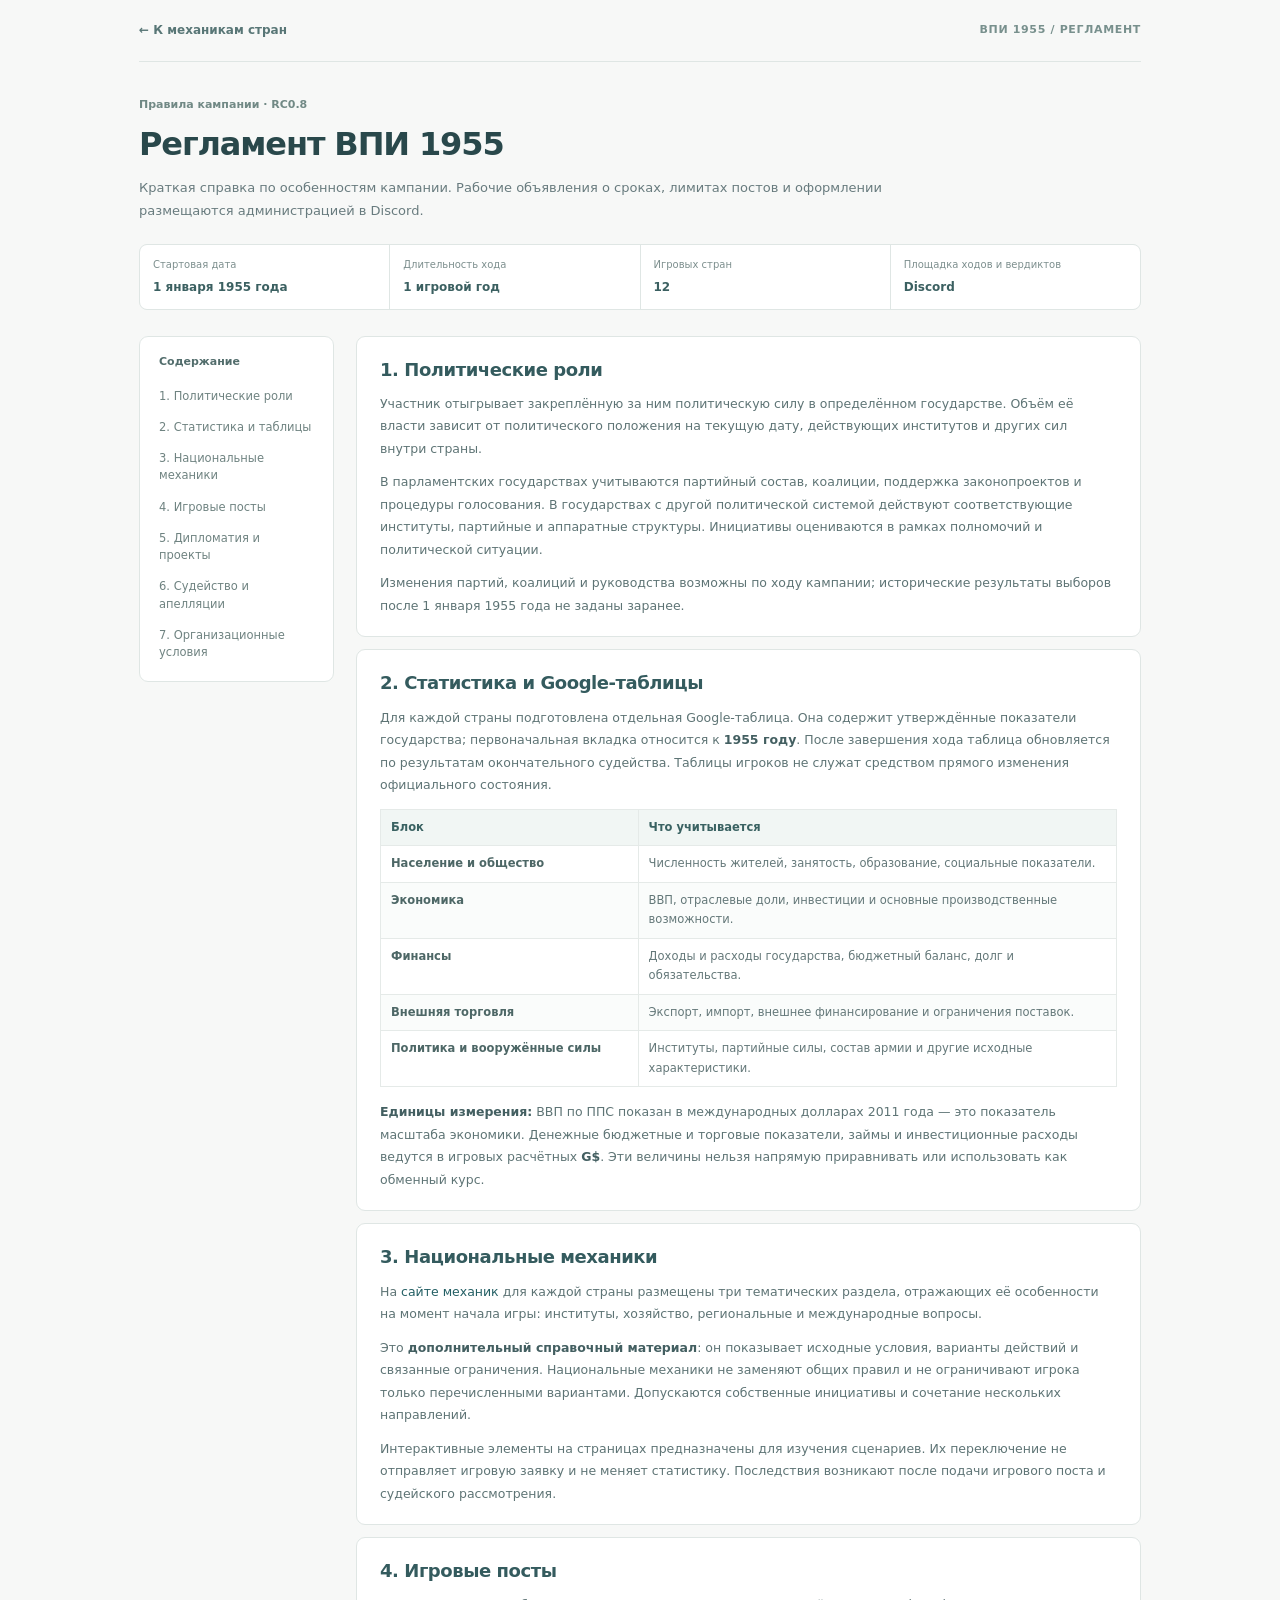
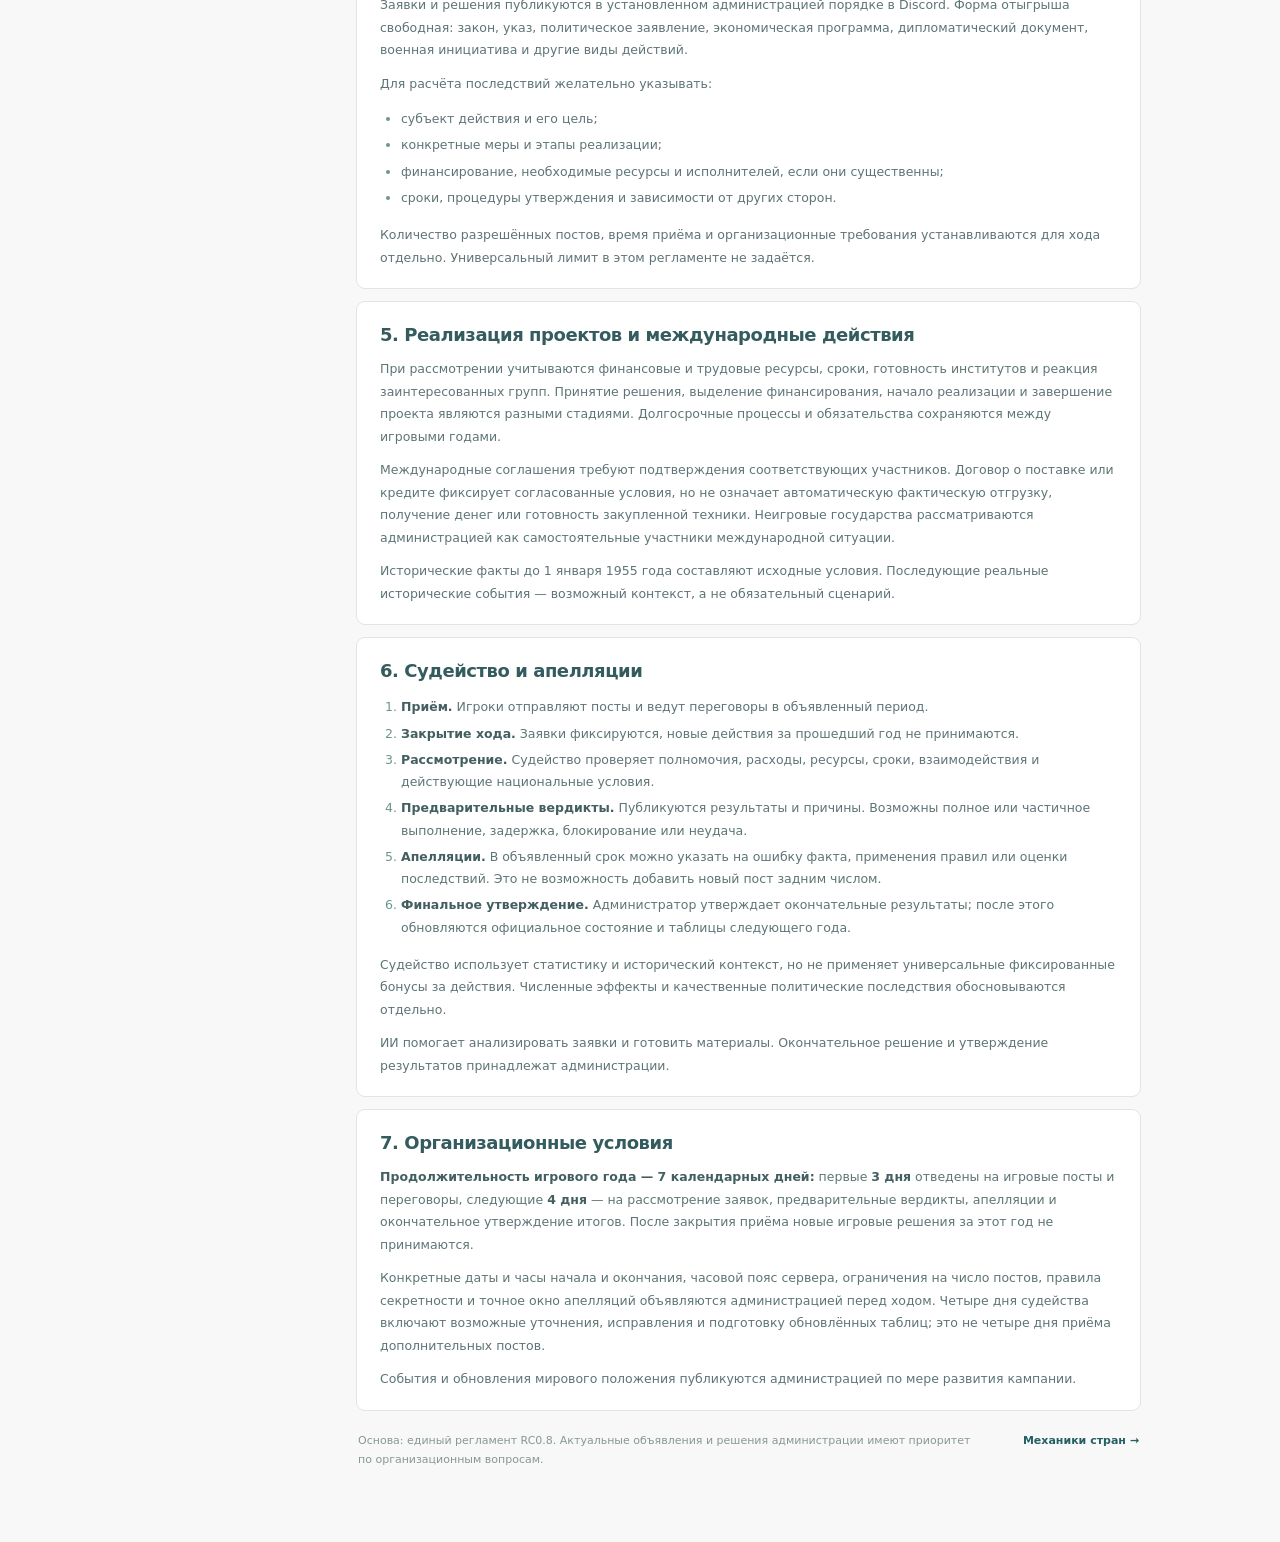
==== commit 4e23b16b: "Fix official player-facing campaign schedule at seven days: three posts and four adjudication" ====
--- a/rules.html
+++ b/rules.html
@@ -95,7 +95,8 @@
 </section>
 <section id="schedule" class="section">
 <h2>7. Организационные условия</h2>
-<p>Дата открытия хода, крайний срок публикации решений, ограничения на число постов, правила секретности и продолжительность апелляций определяются в объявлении администрации в Discord. До такого объявления регламент не устанавливает конкретных часов или лимитов.</p>
+<p><strong>Продолжительность игрового года — 7 календарных дней:</strong> первые <strong>3 дня</strong> отведены на игровые посты и переговоры, следующие <strong>4 дня</strong> — на рассмотрение заявок, предварительные вердикты, апелляции и окончательное утверждение итогов. После закрытия приёма новые игровые решения за этот год не принимаются.</p>
+<p>Конкретные даты и часы начала и окончания, часовой пояс сервера, ограничения на число постов, правила секретности и точное окно апелляций объявляются администрацией перед ходом. Четыре дня судейства включают возможные уточнения, исправления и подготовку обновлённых таблиц; это не четыре дня приёма дополнительных постов.</p>
 <p>События и обновления мирового положения публикуются администрацией по мере развития кампании.</p>
 </section>
 <footer class="document-footer">
--- a/css/player-guide.css
+++ b/css/player-guide.css
@@ -1,71 +1,44 @@
-:root{
-  --bg:#f5f4ef;--paper:#fffefd;--ink:#21353c;--muted:#6f8387;--line:#e1e9e6;--jade:#276c6c;--jade2:#75aaa0;--sand:#d6bb88;--orange:#a47350;--soft:#eaf3ef;
-}
+:root{--bg:#f7f8f7;--surface:#fff;--text:#283b40;--muted:#687b7e;--line:#dfe6e4;--accent:#235f64;--soft:#f3f7f6}
 *{box-sizing:border-box}
 html{scroll-behavior:smooth}
-body{margin:0;background:var(--bg);color:var(--ink);font:15px/1.75 "Inter",system-ui,-apple-system,"Segoe UI",Arial,sans-serif}
-a{color:#236f74;text-decoration:none}
+body{margin:0;background:var(--bg);color:var(--text);font:14px/1.7 system-ui,-apple-system,"Segoe UI",Arial,sans-serif}
+a{color:var(--accent);text-decoration:none}
 a:hover{text-decoration:underline}
-a:focus-visible,button:focus-visible,summary:focus-visible{outline:3px solid #cb985b;outline-offset:3px}
-.container{max-width:1050px;padding:0 24px;margin:auto}
-.topbar{display:flex;justify-content:space-between;align-items:center;min-height:75px;gap:18px;border-bottom:1px solid var(--line);font-size:12px}
-.topbar>a{font-weight:760;color:#517576}
-.brand{font-size:12px;font-weight:850;letter-spacing:.11em;color:#56716f;text-transform:uppercase}
-.brand b{color:#aa7955}
-.hero{padding:55px 0 38px;max-width:870px}
-.eyebrow{font-size:11px;font-weight:850;letter-spacing:.14em;text-transform:uppercase;color:#a27d59}
-.hero h1{font-size:clamp(36px,5.4vw,61px);line-height:1.13;letter-spacing:-.06em;margin:12px 0 20px}
-.hero h1 em{color:var(--jade);font-style:normal}
-.hero p{font-size:16px;line-height:1.78;max-width:810px;color:#687c7f}
-.meta{display:flex;gap:9px;flex-wrap:wrap;margin-top:20px}
-.meta span{border:1px solid #d9e5de;background:#eff5f0;border-radius:20px;padding:6px 11px;color:#4d796b;font-size:11px;font-weight:760}
-.layout{display:grid;grid-template-columns:230px minmax(0,1fr);align-items:start;gap:29px;padding-bottom:62px}
-.sidebar{position:sticky;top:18px;background:#fff;border:1px solid var(--line);border-radius:13px;padding:18px;box-shadow:0 7px 30px rgba(57,90,86,.03)}
-.sidebar>strong{display:block;color:#425e61;font-size:13px;margin-bottom:10px}
-.sidebar a{display:block;color:#668184;padding:7px 5px;font-size:12px;font-weight:660;border-radius:6px}
-.sidebar a:hover{background:var(--soft);text-decoration:none}
-.sidebar .backlink{margin-top:15px;border-top:1px solid #e4ebe7;padding-top:16px;color:var(--jade)}
+a:focus-visible,button:focus-visible{outline:2px solid #b08a58;outline-offset:3px}
+.container{max-width:1050px;margin:0 auto;padding:0 24px}
+.topbar{display:flex;align-items:center;justify-content:space-between;gap:18px;border-bottom:1px solid var(--line);min-height:62px;font-size:12px}
+.topbar>a{color:#587676;font-weight:650}
+.brand{color:#78908d;font-size:11px;font-weight:760;letter-spacing:.06em}
+.page-title{padding:34px 0 26px}
+.overline{font-size:11px;font-weight:750;color:#718985}
+.page-title h1{font-size:32px;letter-spacing:-.035em;line-height:1.25;margin:9px 0 12px;color:#29484b}
+.page-title p{font-size:13px;color:var(--muted);margin:0;max-width:760px;line-height:1.8}
+.meta{display:grid;grid-template-columns:repeat(4,minmax(0,1fr));gap:1px;background:var(--line);border:1px solid var(--line);border-radius:8px;overflow:hidden;margin:22px 0 0}
+.meta>div{padding:11px 13px;background:#fff}
+.meta dt{font-size:10px;color:#7d8f8e;margin:0}
+.meta dd{font-size:12px;color:#3b6061;font-weight:760;margin:4px 0 0}
+.layout{display:grid;grid-template-columns:195px minmax(0,1fr);gap:22px;align-items:start;padding-bottom:54px}
+.sidebar{position:sticky;top:16px;border:1px solid var(--line);border-radius:9px;background:#fff;padding:13px}
+.sidebar strong{display:block;font-size:11px;color:#526d6c;padding:3px 6px 9px}
+.sidebar a{display:block;color:#6f8381;font-size:11.5px;padding:7px 6px;border-radius:5px;line-height:1.5}
+.sidebar a:hover{color:#275e61;background:var(--soft);text-decoration:none}
 .content{min-width:0}
-.quick{display:grid;grid-template-columns:repeat(3,minmax(0,1fr));gap:11px;margin:0 0 22px}
-.quick>div{background:linear-gradient(150deg,#edf6f1,#fffefa);border:1px solid #dce9df;border-radius:11px;padding:17px}
-.quick small{font-size:10px;font-weight:850;letter-spacing:.1em;color:#9b7b5b}
-.quick strong{display:block;font-size:13.5px;line-height:1.35;margin:7px 0;color:#326e65}
-.quick p{font-size:11px;line-height:1.7;color:#758b80;margin:0}
-.section{background:#fff;border:1px solid #e0e8e3;border-radius:12px;padding:24px;margin-bottom:15px;scroll-margin-top:16px}
-.section h2{font-size:24px;line-height:1.3;letter-spacing:-.04em;color:#2e6261;margin:0 0 10px}
-.section h3{font-size:15px;margin:19px 0 7px;letter-spacing:-.01em;color:#54736f}
-.section p{font-size:13px;line-height:1.8;color:#6b8080;margin:8px 0 13px}
-.section strong{color:#395d5d}
-.section ul,.section ol{padding-left:21px;margin:11px 0 0}
-.section li{font-size:13px;color:#67807c;line-height:1.77;padding:3px 0}
-.section li::marker{color:#7aa99b;font-weight:750}
-.inline-note{margin:16px 0 3px;background:#eff6f1;border-left:3px solid #8eb5a5;border-radius:0 8px 8px 0;padding:13px 15px;color:#55766e;font-size:12px;line-height:1.75}
-.inline-note.warning{border-color:#c7a17a;background:#faf4eb;color:#8a755f}
-.rule-grid{display:grid;grid-template-columns:repeat(2,minmax(0,1fr));gap:10px;margin:15px 0}
-.rule-grid>div{padding:13px;background:#f7faf7;border:1px solid #e5ece5;border-radius:9px}
-.rule-grid b{font-size:12px;color:#427267}
-.rule-grid p{font-size:11.5px;margin:5px 0 0}
-.stat-table{border:1px solid #e1e9e5;border-radius:9px;overflow:hidden;margin:14px 0}
-.stat-row{display:grid;grid-template-columns:minmax(125px,.35fr) 1fr;gap:12px;padding:11px 13px}
-.stat-row:nth-child(even){background:#f7faf8}
-.stat-row b{font-size:12px;color:#426a67}
-.stat-row span{font-size:11.5px;line-height:1.72;color:#728782}
-.template{border-radius:10px;border:1px solid #d9e6e1;background:#f8fbf9;padding:15px;margin:12px 0}
-.template b{font-size:11px;color:#3e7669;display:block;margin:4px 0}
-.template p{font-size:12.5px;margin:3px 0 11px;color:#648078}
-.step-list{display:grid;gap:9px;margin:13px 0}
-.step-list article{display:grid;grid-template-columns:32px 1fr;gap:12px;padding:12px;background:#f9fbf8;border:1px solid #e2e9e1;border-radius:9px}
-.step-list article>span{width:30px;height:30px;display:flex;align-items:center;justify-content:center;background:#e6f1e9;border-radius:8px;color:#467865;font-size:12px;font-weight:850}
-.step-list b{font-size:12px;color:#487667}
-.step-list p{font-size:11.5px;margin:3px 0 0}
-.details{border-top:1px solid #e7ebe7;padding:13px 0}
-.details summary{font-size:13px;font-weight:850;color:#52726d;cursor:pointer}
-.details p{font-size:12px;margin:9px 0 2px}
-.endmark{background:#edf5ef;border:1px solid #d7e7da;border-radius:11px;padding:19px;margin:15px 0 0}
-.endmark strong{display:block;color:#397666;font-size:17px;line-height:1.4}
-.endmark p{font-size:12px;color:#6e8478;margin:7px 0 11px}
-.endmark a{font-size:12px;font-weight:800}
-.footer{padding:20px 0 32px;border-top:1px solid var(--line);display:flex;justify-content:space-between;gap:13px;flex-wrap:wrap;color:#849793;font-size:11px}
-@media(max-width:840px){.layout{grid-template-columns:1fr;gap:14px}.sidebar{position:static;display:flex;flex-wrap:wrap;align-items:center;gap:2px 10px;padding:13px}.sidebar>strong{width:100%;margin-bottom:1px}.sidebar a{padding:4px 5px}.sidebar .backlink{margin:0;border:0;padding:4px 5px}.hero{padding-top:34px}}
-@media(max-width:600px){.container{padding:0 15px}.quick{grid-template-columns:1fr}.quick>div{padding:12px}.section{padding:17px}.section h2{font-size:21px}.hero h1{font-size:38px}.hero p{font-size:14px}.rule-grid{grid-template-columns:1fr}.stat-row{grid-template-columns:1fr;gap:0;padding:10px}.stat-row span{padding-top:3px}.topbar{min-height:64px}.brand{font-size:10px}.sidebar{gap:1px 8px}}
+.section{background:var(--surface);padding:20px 23px 19px;margin:0 0 12px;border:1px solid var(--line);border-radius:9px;scroll-margin-top:15px}
+.section h2{font-size:18px;font-weight:760;letter-spacing:-.025em;color:#345b5e;margin:0 0 10px;line-height:1.45}
+.section p{font-size:12.5px;color:#5e7475;line-height:1.8;margin:8px 0 11px}
+.section p:last-child{margin-bottom:0}
+.section strong{color:#435f61}
+.section ul,.section ol{padding-left:21px;margin:9px 0 13px}
+.section li{font-size:12.5px;color:#5e7475;line-height:1.78;padding:2px 0}
+.section li::marker{color:#6d9690}
+table{border-collapse:collapse;width:100%;font-size:11.5px;line-height:1.7;margin:12px 0 14px;color:#647879}
+th{text-align:left;color:#3a6262;font-weight:760;background:#f1f6f4}
+td,th{padding:8px 10px;border:1px solid #e5eae8;vertical-align:top}
+td:first-child{color:#4d6766;font-weight:700;width:35%}
+tbody tr:nth-child(even){background:#fafcfb}
+.document-footer{display:flex;align-items:flex-start;justify-content:space-between;gap:20px;flex-wrap:wrap;font-size:11px;color:#879797;padding:9px 2px 19px}
+.document-footer span{max-width:620px;line-height:1.7}
+.document-footer a{font-weight:700;white-space:nowrap}
+@media(max-width:800px){.layout{grid-template-columns:1fr;gap:12px}.sidebar{position:static;display:flex;flex-wrap:wrap;gap:4px 8px;padding:11px}.sidebar strong{width:100%}.sidebar a{padding:4px 5px}}
+@media(max-width:560px){.container{padding:0 14px}.page-title{padding:25px 0 20px}.page-title h1{font-size:26px}.meta{grid-template-columns:repeat(2,minmax(0,1fr))}.section{padding:17px 15px}.section h2{font-size:17px}table{font-size:11px}.section li,.section p{font-size:12px}.brand{font-size:9.5px}.topbar{min-height:56px}.sidebar a{font-size:11px}}
 @media(prefers-reduced-motion:reduce){html{scroll-behavior:auto}}
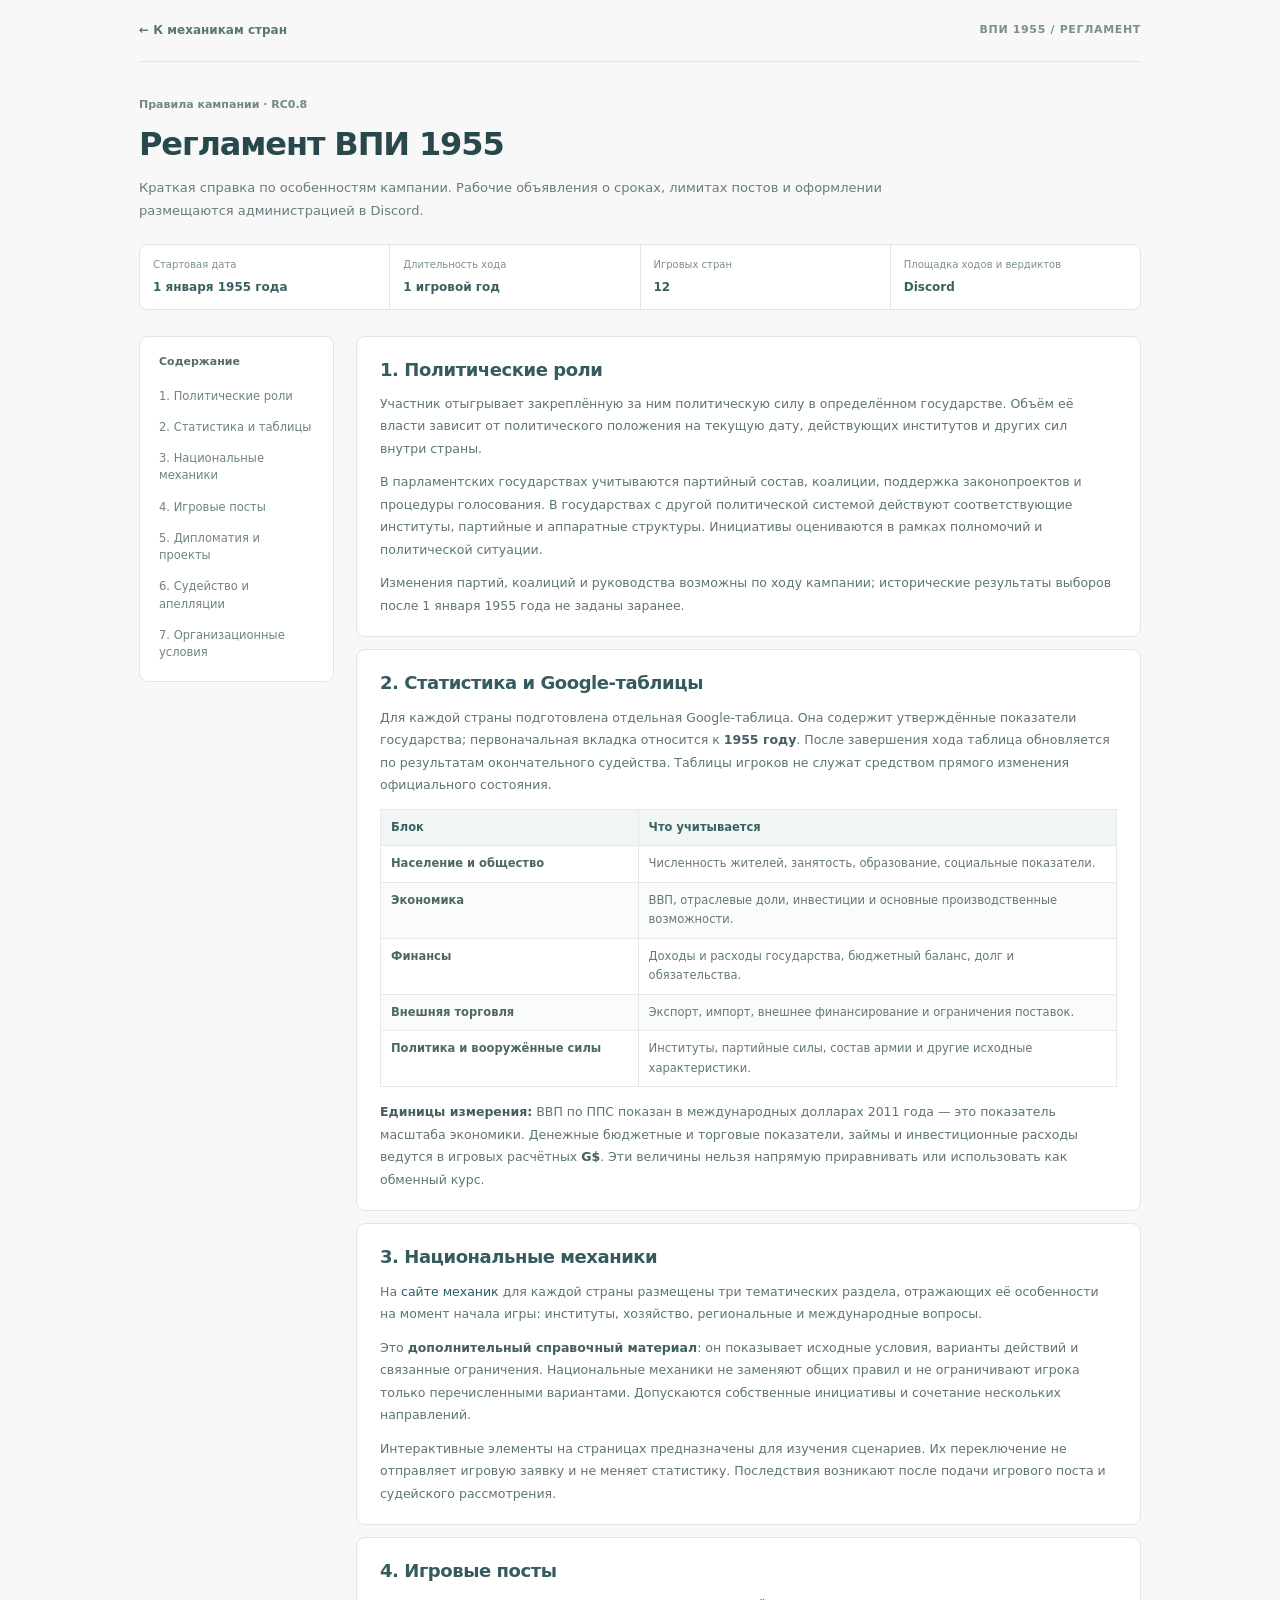
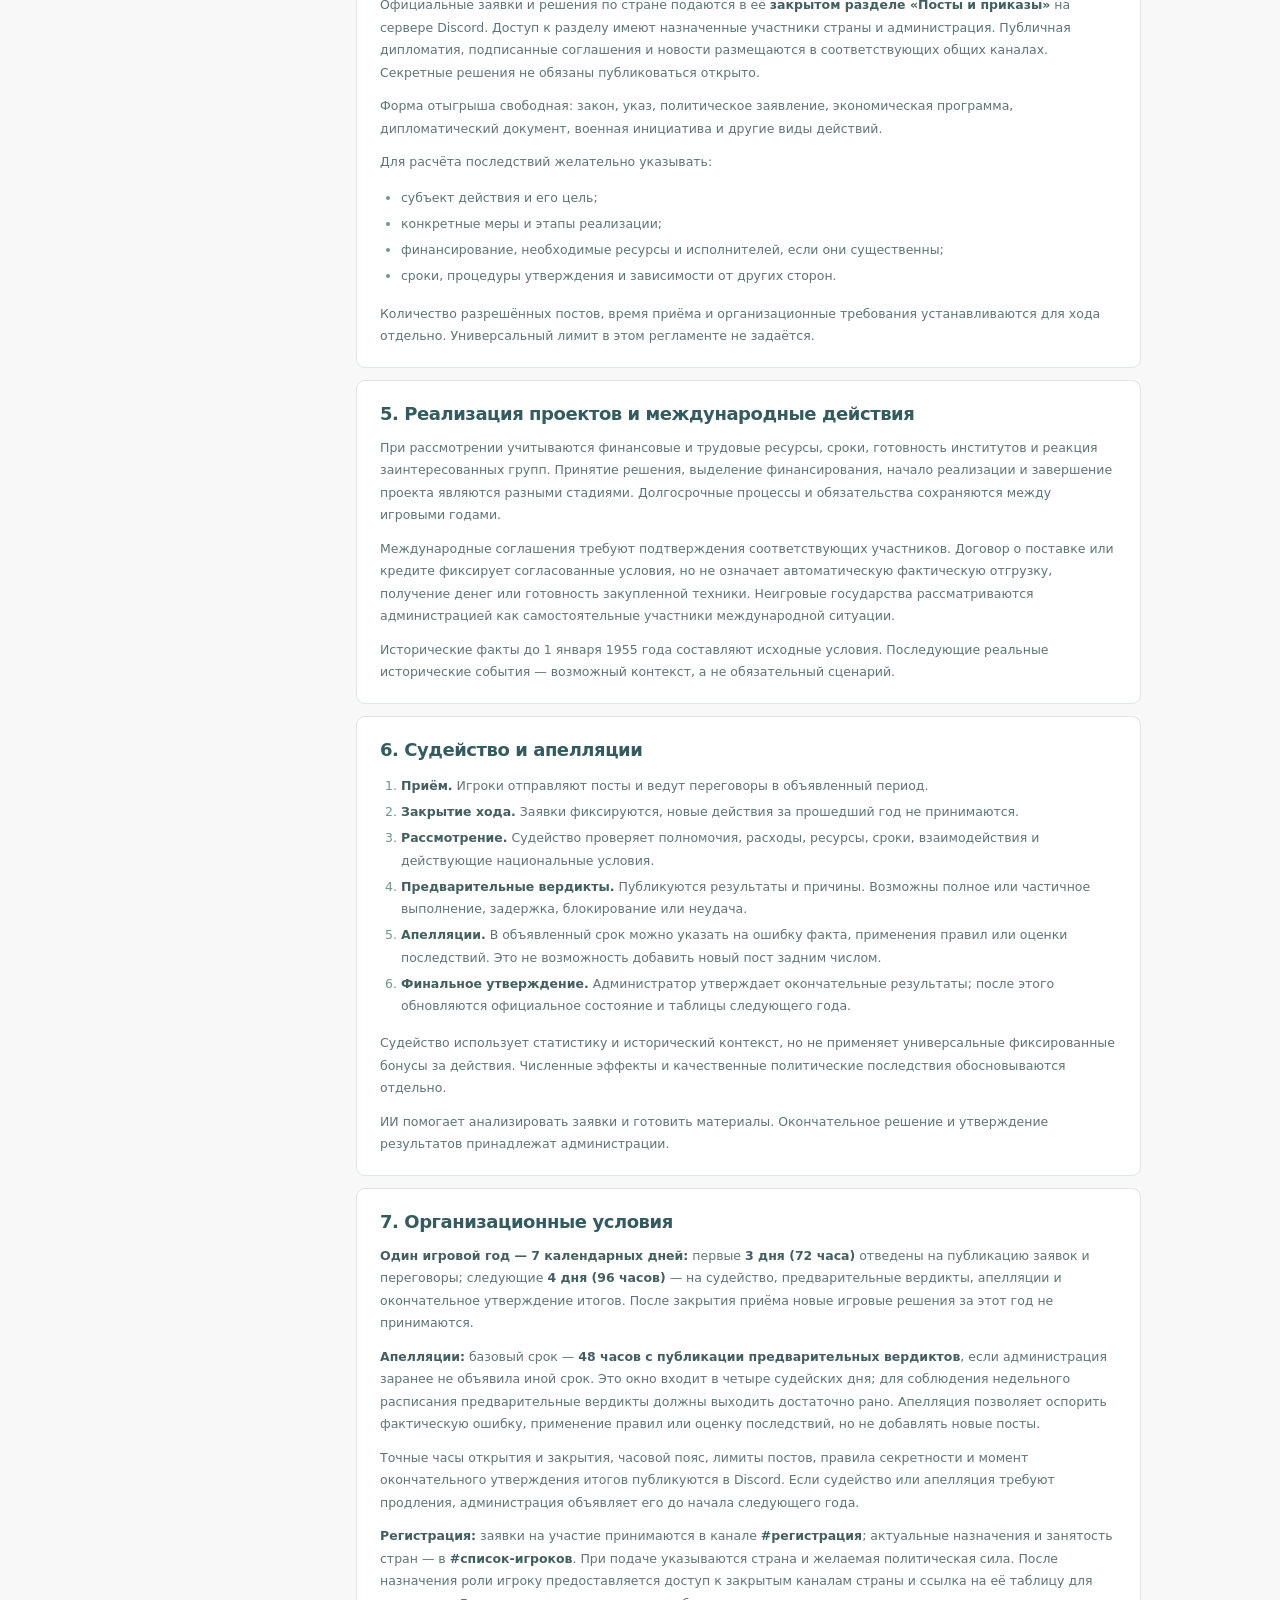
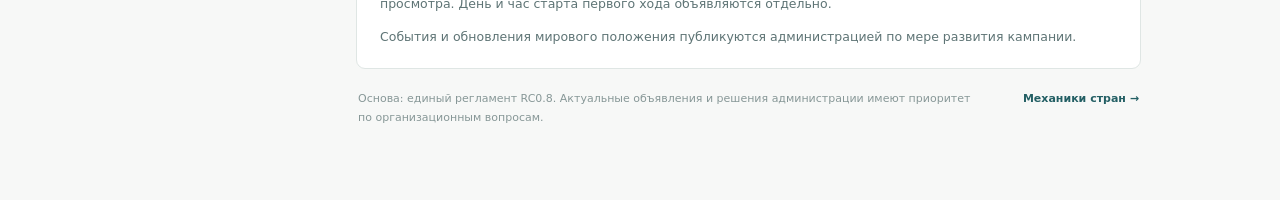
==== commit d7a989bf: "Align player rules with Discord private orders, registration channels, 72h posts and 48h appeals" ====
--- a/rules.html
+++ b/rules.html
@@ -64,7 +64,7 @@
 </section>
 <section id="posts" class="section">
 <h2>4. Игровые посты</h2>
-<p>Заявки и решения публикуются в установленном администрацией порядке в Discord. Форма отыгрыша свободная: закон, указ, политическое заявление, экономическая программа, дипломатический документ, военная инициатива и другие виды действий.</p>
+<p>Официальные заявки и решения по стране подаются в её <strong>закрытом разделе «Посты и приказы»</strong> на сервере Discord. Доступ к разделу имеют назначенные участники страны и администрация. Публичная дипломатия, подписанные соглашения и новости размещаются в соответствующих общих каналах. Секретные решения не обязаны публиковаться открыто.</p><p>Форма отыгрыша свободная: закон, указ, политическое заявление, экономическая программа, дипломатический документ, военная инициатива и другие виды действий.</p>
 <p>Для расчёта последствий желательно указывать:</p>
 <ul>
 <li>субъект действия и его цель;</li>
@@ -95,8 +95,8 @@
 </section>
 <section id="schedule" class="section">
 <h2>7. Организационные условия</h2>
-<p><strong>Продолжительность игрового года — 7 календарных дней:</strong> первые <strong>3 дня</strong> отведены на игровые посты и переговоры, следующие <strong>4 дня</strong> — на рассмотрение заявок, предварительные вердикты, апелляции и окончательное утверждение итогов. После закрытия приёма новые игровые решения за этот год не принимаются.</p>
-<p>Конкретные даты и часы начала и окончания, часовой пояс сервера, ограничения на число постов, правила секретности и точное окно апелляций объявляются администрацией перед ходом. Четыре дня судейства включают возможные уточнения, исправления и подготовку обновлённых таблиц; это не четыре дня приёма дополнительных постов.</p>
+<p><strong>Один игровой год — 7 календарных дней:</strong> первые <strong>3 дня (72 часа)</strong> отведены на публикацию заявок и переговоры; следующие <strong>4 дня (96 часов)</strong> — на судейство, предварительные вердикты, апелляции и окончательное утверждение итогов. После закрытия приёма новые игровые решения за этот год не принимаются.</p>
+<p><strong>Апелляции:</strong> базовый срок — <strong>48 часов с публикации предварительных вердиктов</strong>, если администрация заранее не объявила иной срок. Это окно входит в четыре судейских дня; для соблюдения недельного расписания предварительные вердикты должны выходить достаточно рано. Апелляция позволяет оспорить фактическую ошибку, применение правил или оценку последствий, но не добавлять новые посты.</p><p>Точные часы открытия и закрытия, часовой пояс, лимиты постов, правила секретности и момент окончательного утверждения итогов публикуются в Discord. Если судейство или апелляция требуют продления, администрация объявляет его до начала следующего года.</p><p><strong>Регистрация:</strong> заявки на участие принимаются в канале <strong>#регистрация</strong>; актуальные назначения и занятость стран — в <strong>#список-игроков</strong>. При подаче указываются страна и желаемая политическая сила. После назначения роли игроку предоставляется доступ к закрытым каналам страны и ссылка на её таблицу для просмотра. День и час старта первого хода объявляются отдельно.</p>
 <p>События и обновления мирового положения публикуются администрацией по мере развития кампании.</p>
 </section>
 <footer class="document-footer">
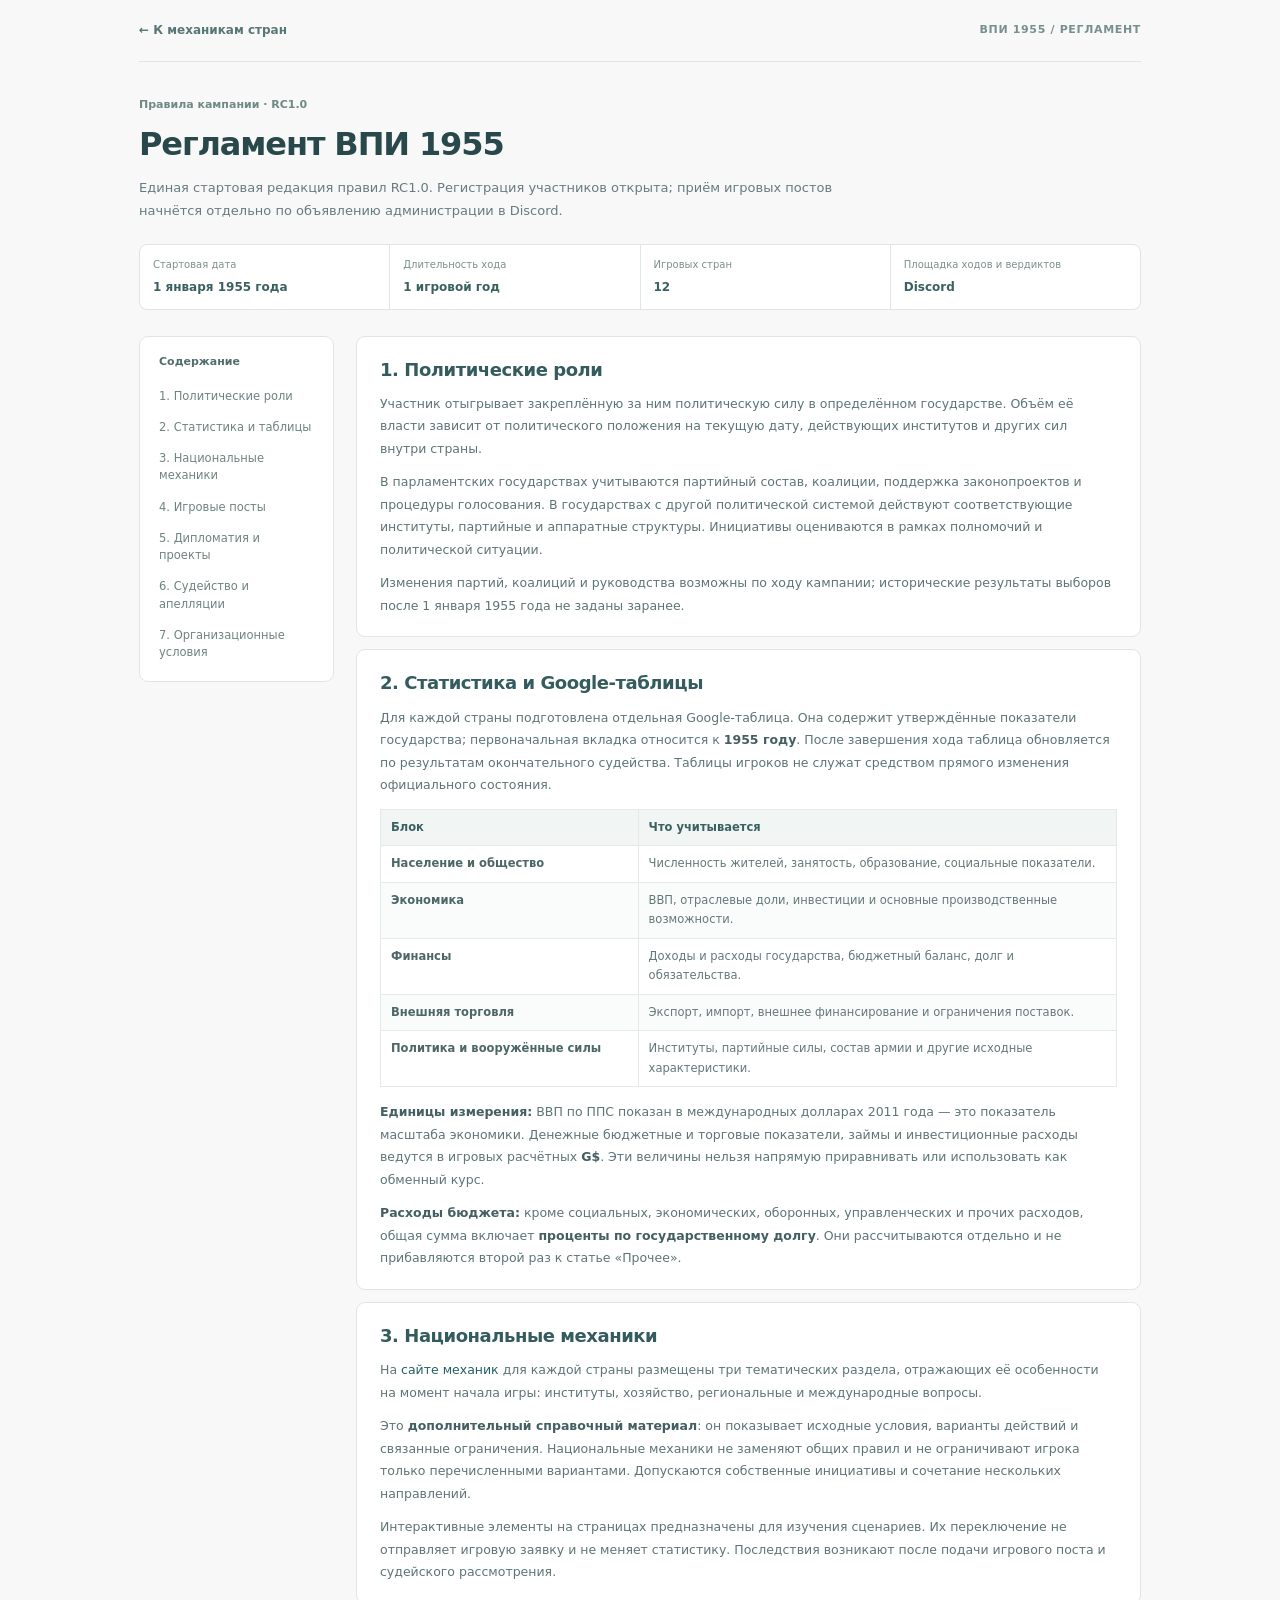
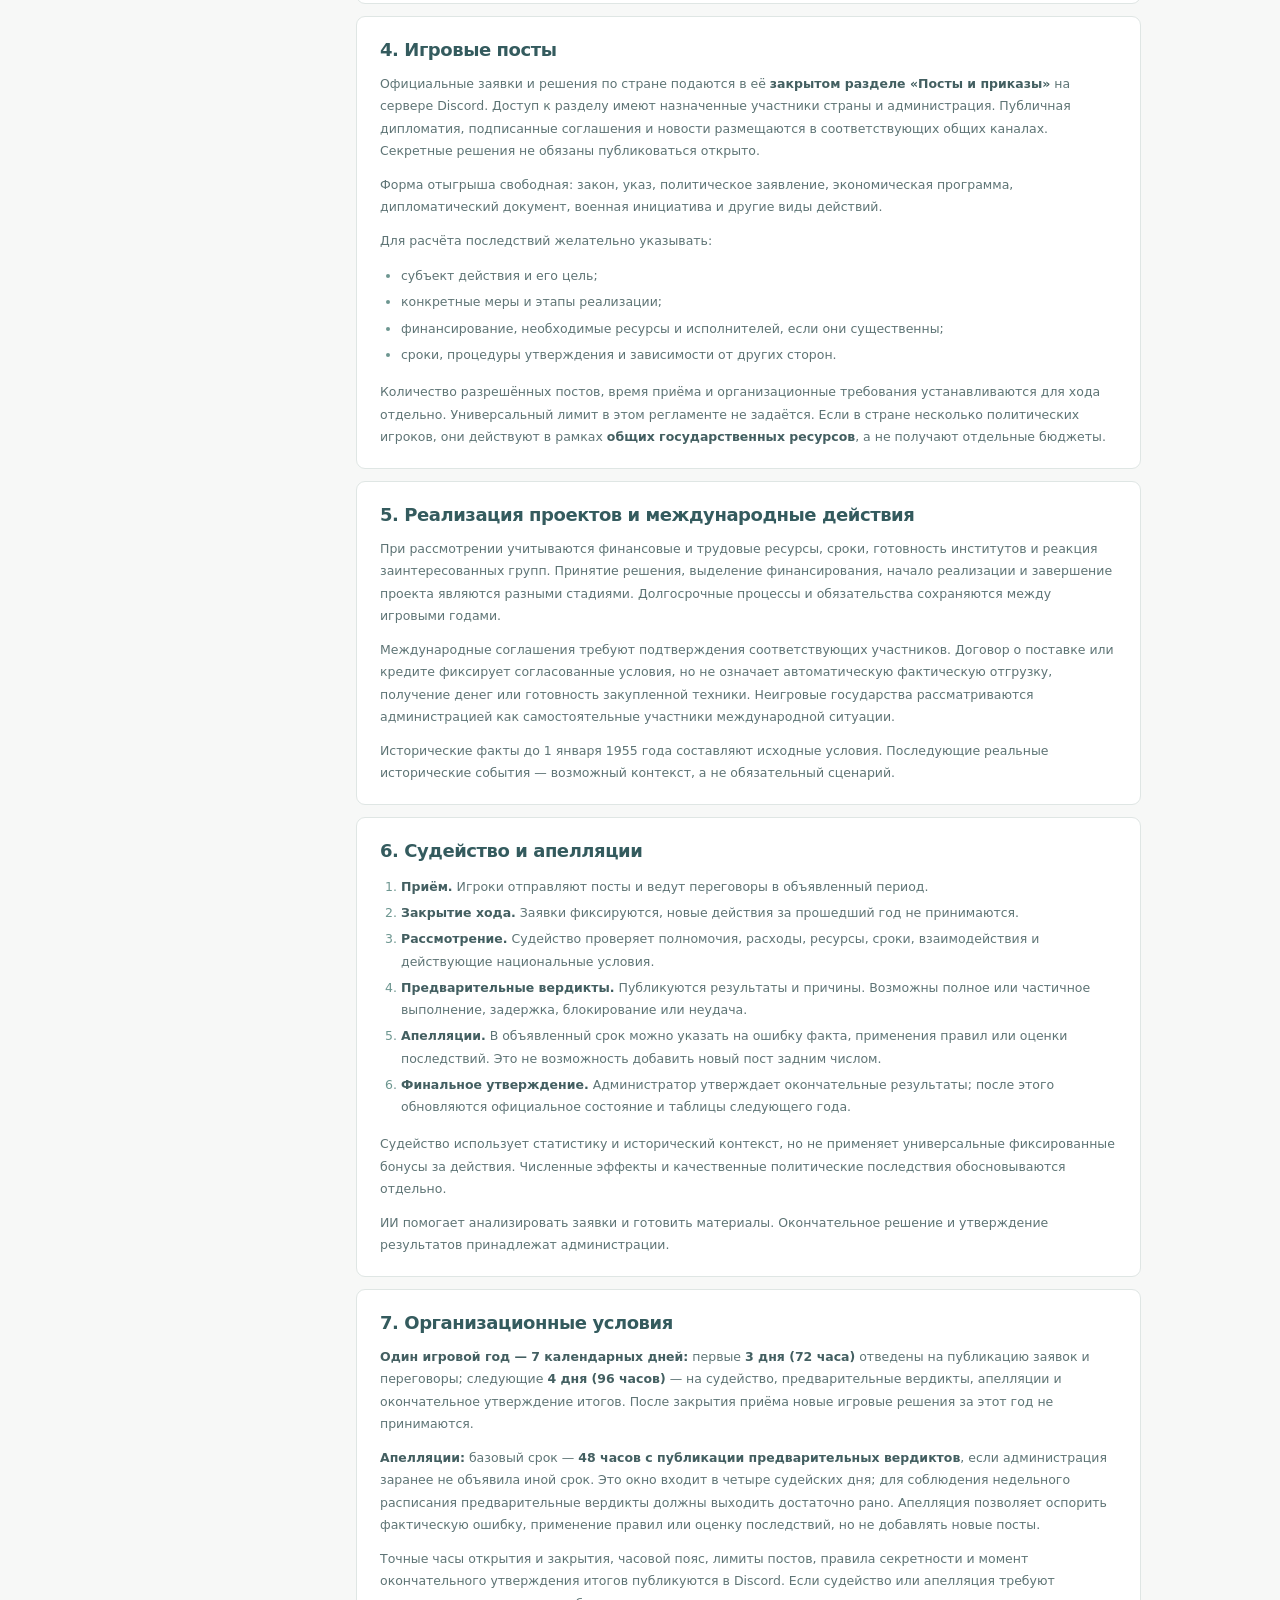
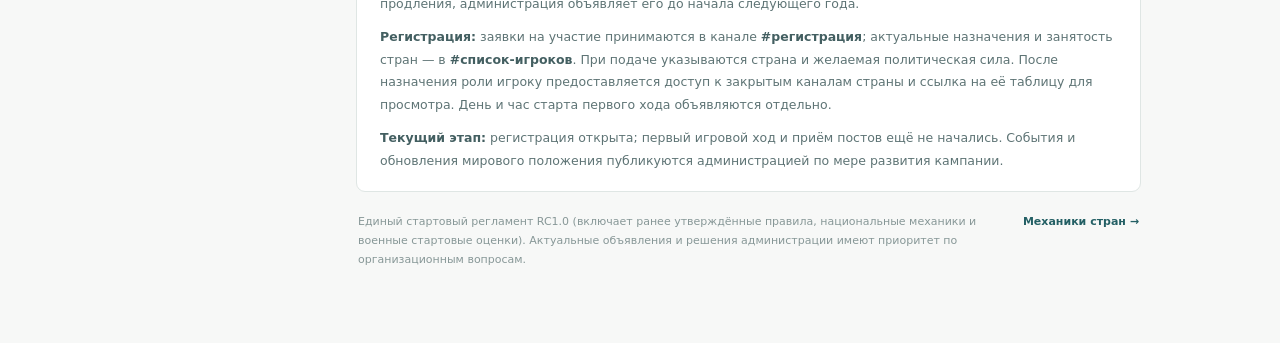
==== commit 9df0dda8: "site: publish RC1.0 rules summary and open registration status" ====
--- a/rules.html
+++ b/rules.html
@@ -13,9 +13,9 @@
 <span class="brand">ВПИ 1955 / РЕГЛАМЕНТ</span>
 </header>
 <header class="page-title">
-<div class="overline">Правила кампании · RC0.8</div>
+<div class="overline">Правила кампании · RC1.0</div>
 <h1>Регламент ВПИ 1955</h1>
-<p>Краткая справка по особенностям кампании. Рабочие объявления о сроках, лимитах постов и оформлении размещаются администрацией в Discord.</p>
+<p>Единая стартовая редакция правил RC1.0. Регистрация участников открыта; приём игровых постов начнётся отдельно по объявлению администрации в Discord.</p>
 <dl class="meta">
 <div><dt>Стартовая дата</dt><dd>1 января 1955 года</dd></div>
 <div><dt>Длительность хода</dt><dd>1 игровой год</dd></div>
@@ -55,6 +55,7 @@
 </tbody>
 </table>
 <p><strong>Единицы измерения:</strong> ВВП по ППС показан в международных долларах 2011 года — это показатель масштаба экономики. Денежные бюджетные и торговые показатели, займы и инвестиционные расходы ведутся в игровых расчётных <strong>G$</strong>. Эти величины нельзя напрямую приравнивать или использовать как обменный курс.</p>
+<p><strong>Расходы бюджета:</strong> кроме социальных, экономических, оборонных, управленческих и прочих расходов, общая сумма включает <strong>проценты по государственному долгу</strong>. Они рассчитываются отдельно и не прибавляются второй раз к статье «Прочее».</p>
 </section>
 <section id="national" class="section">
 <h2>3. Национальные механики</h2>
@@ -72,7 +73,7 @@
 <li>финансирование, необходимые ресурсы и исполнителей, если они существенны;</li>
 <li>сроки, процедуры утверждения и зависимости от других сторон.</li>
 </ul>
-<p>Количество разрешённых постов, время приёма и организационные требования устанавливаются для хода отдельно. Универсальный лимит в этом регламенте не задаётся.</p>
+<p>Количество разрешённых постов, время приёма и организационные требования устанавливаются для хода отдельно. Универсальный лимит в этом регламенте не задаётся. Если в стране несколько политических игроков, они действуют в рамках <strong>общих государственных ресурсов</strong>, а не получают отдельные бюджеты.</p>
 </section>
 <section id="diplomacy" class="section">
 <h2>5. Реализация проектов и международные действия</h2>
@@ -97,10 +98,10 @@
 <h2>7. Организационные условия</h2>
 <p><strong>Один игровой год — 7 календарных дней:</strong> первые <strong>3 дня (72 часа)</strong> отведены на публикацию заявок и переговоры; следующие <strong>4 дня (96 часов)</strong> — на судейство, предварительные вердикты, апелляции и окончательное утверждение итогов. После закрытия приёма новые игровые решения за этот год не принимаются.</p>
 <p><strong>Апелляции:</strong> базовый срок — <strong>48 часов с публикации предварительных вердиктов</strong>, если администрация заранее не объявила иной срок. Это окно входит в четыре судейских дня; для соблюдения недельного расписания предварительные вердикты должны выходить достаточно рано. Апелляция позволяет оспорить фактическую ошибку, применение правил или оценку последствий, но не добавлять новые посты.</p><p>Точные часы открытия и закрытия, часовой пояс, лимиты постов, правила секретности и момент окончательного утверждения итогов публикуются в Discord. Если судейство или апелляция требуют продления, администрация объявляет его до начала следующего года.</p><p><strong>Регистрация:</strong> заявки на участие принимаются в канале <strong>#регистрация</strong>; актуальные назначения и занятость стран — в <strong>#список-игроков</strong>. При подаче указываются страна и желаемая политическая сила. После назначения роли игроку предоставляется доступ к закрытым каналам страны и ссылка на её таблицу для просмотра. День и час старта первого хода объявляются отдельно.</p>
-<p>События и обновления мирового положения публикуются администрацией по мере развития кампании.</p>
+<p><strong>Текущий этап:</strong> регистрация открыта; первый игровой ход и приём постов ещё не начались. События и обновления мирового положения публикуются администрацией по мере развития кампании.</p>
 </section>
 <footer class="document-footer">
-<span>Основа: единый регламент RC0.8. Актуальные объявления и решения администрации имеют приоритет по организационным вопросам.</span>
+<span>Единый стартовый регламент RC1.0 (включает ранее утверждённые правила, национальные механики и военные стартовые оценки). Актуальные объявления и решения администрации имеют приоритет по организационным вопросам.</span>
 <a href="index.html">Механики стран →</a>
 </footer>
 </main>
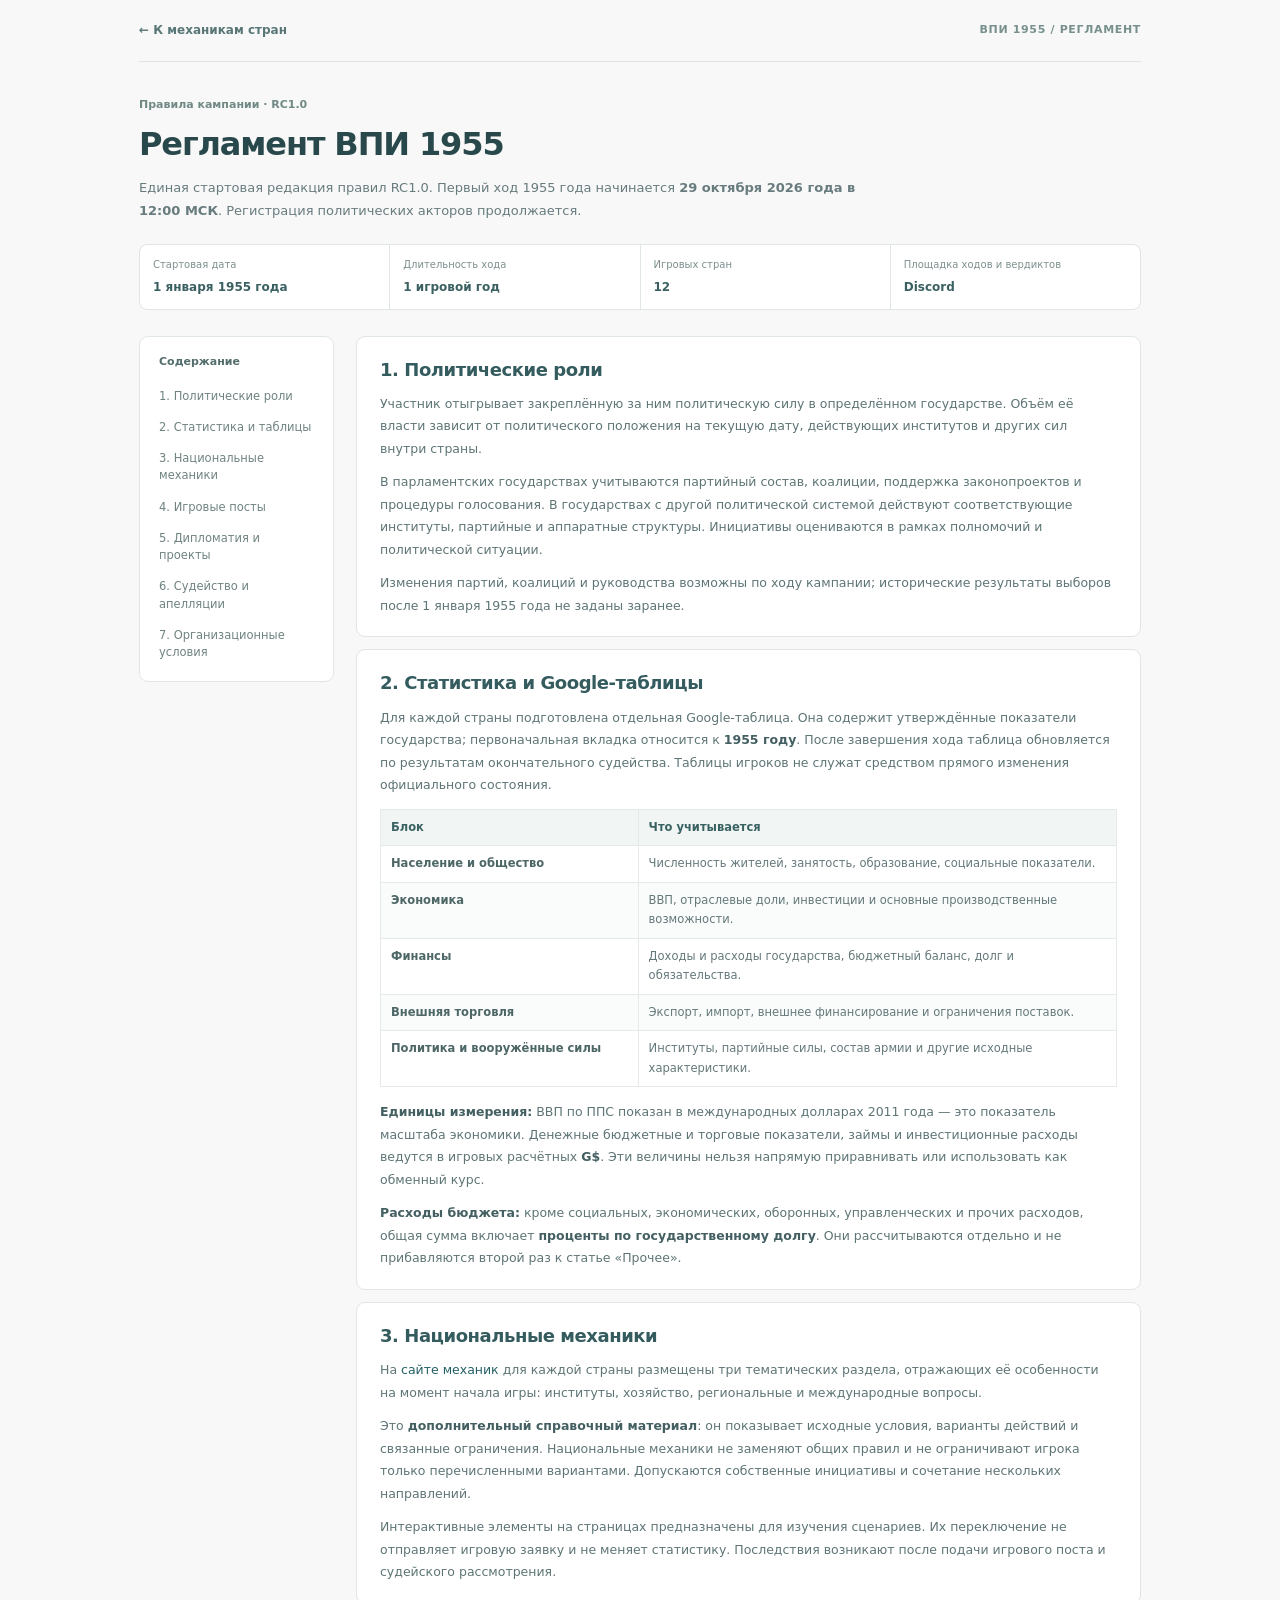
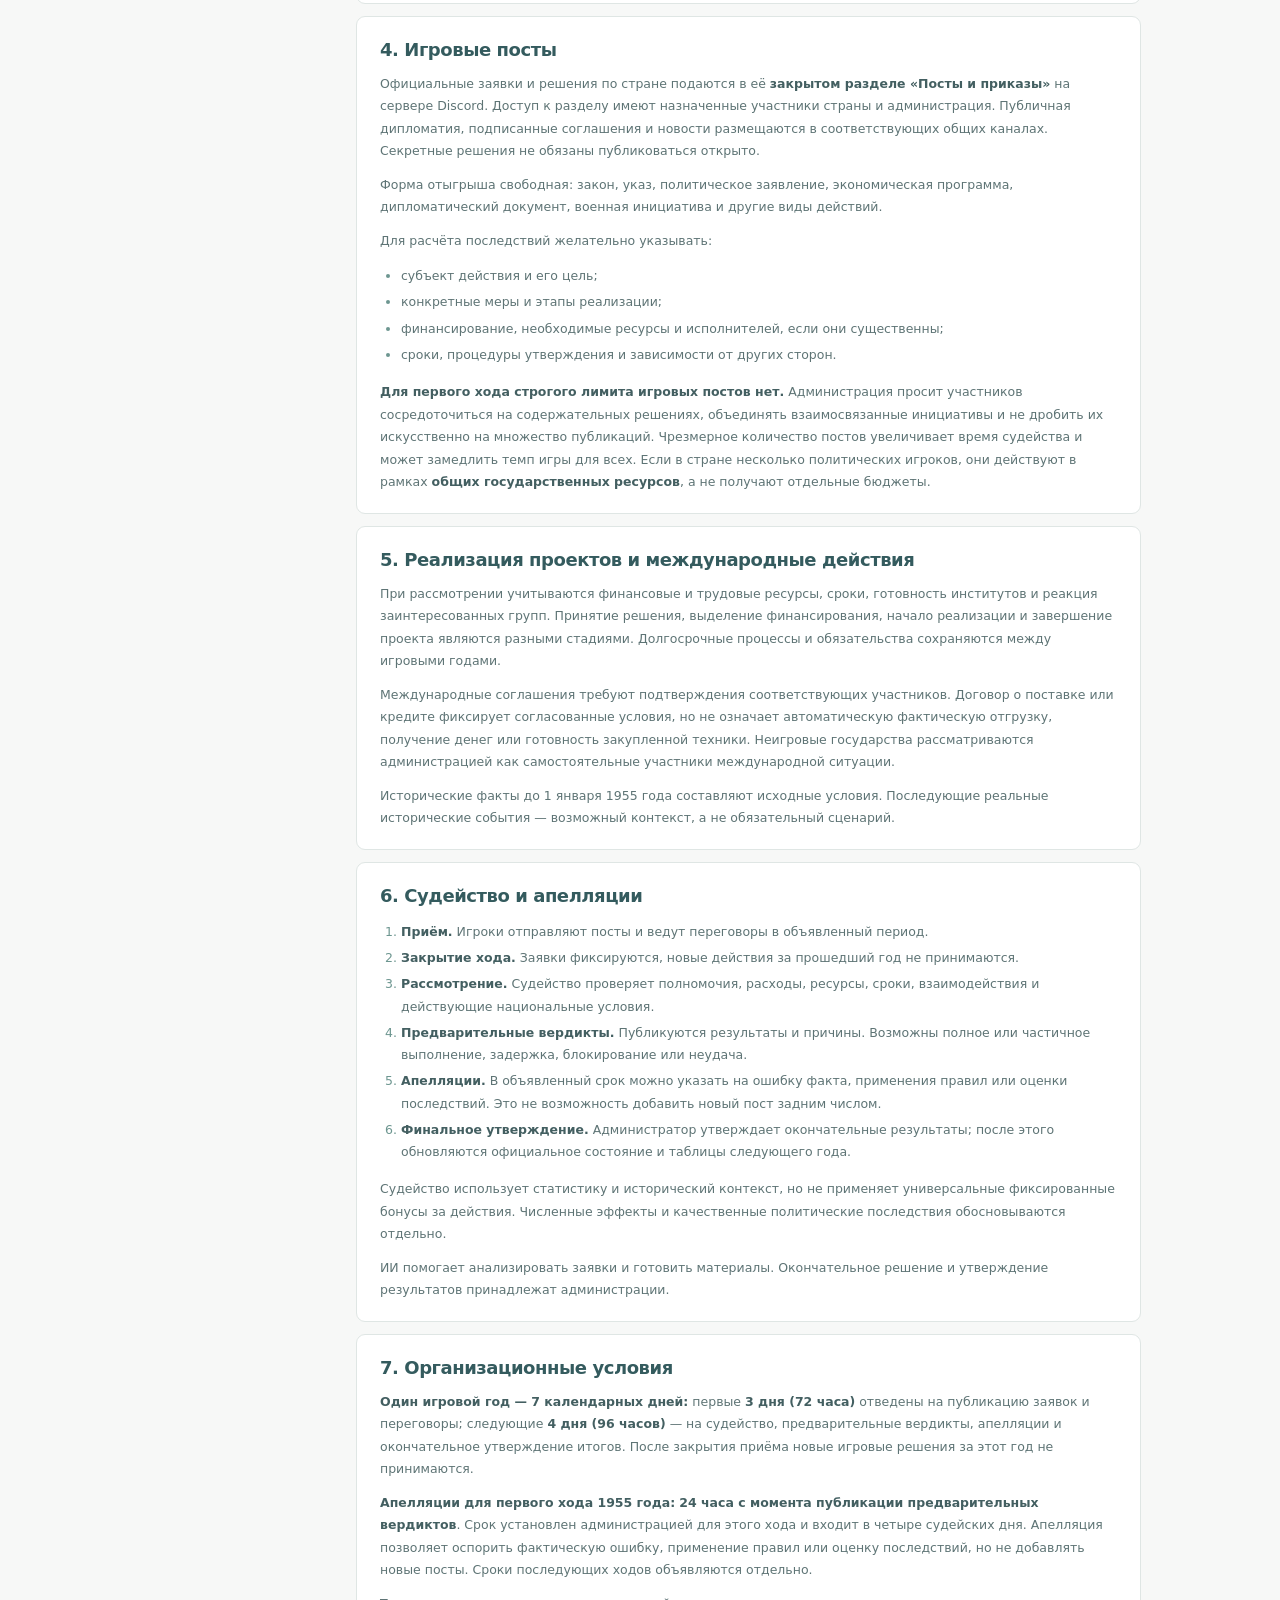
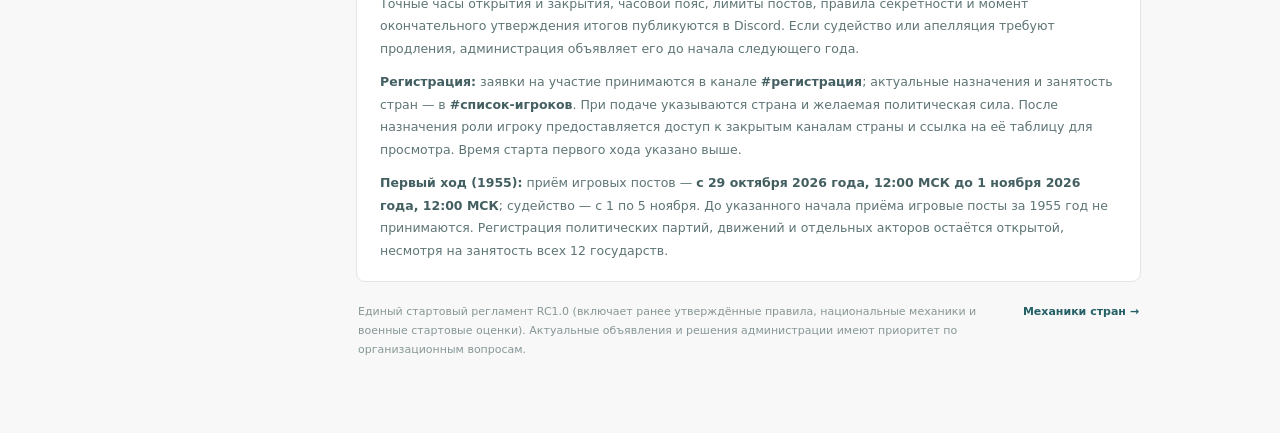
==== commit 36414fd2: "Public rules: announce 1955 opening, 24h appeals and no strict post limit" ====
--- a/rules.html
+++ b/rules.html
@@ -15,7 +15,7 @@
 <header class="page-title">
 <div class="overline">Правила кампании · RC1.0</div>
 <h1>Регламент ВПИ 1955</h1>
-<p>Единая стартовая редакция правил RC1.0. Регистрация участников открыта; приём игровых постов начнётся отдельно по объявлению администрации в Discord.</p>
+<p>Единая стартовая редакция правил RC1.0. Первый ход 1955 года начинается <strong>29 октября 2026 года в 12:00 МСК</strong>. Регистрация политических акторов продолжается.</p>
 <dl class="meta">
 <div><dt>Стартовая дата</dt><dd>1 января 1955 года</dd></div>
 <div><dt>Длительность хода</dt><dd>1 игровой год</dd></div>
@@ -73,7 +73,7 @@
 <li>финансирование, необходимые ресурсы и исполнителей, если они существенны;</li>
 <li>сроки, процедуры утверждения и зависимости от других сторон.</li>
 </ul>
-<p>Количество разрешённых постов, время приёма и организационные требования устанавливаются для хода отдельно. Универсальный лимит в этом регламенте не задаётся. Если в стране несколько политических игроков, они действуют в рамках <strong>общих государственных ресурсов</strong>, а не получают отдельные бюджеты.</p>
+<p><strong>Для первого хода строгого лимита игровых постов нет.</strong> Администрация просит участников сосредоточиться на содержательных решениях, объединять взаимосвязанные инициативы и не дробить их искусственно на множество публикаций. Чрезмерное количество постов увеличивает время судейства и может замедлить темп игры для всех. Если в стране несколько политических игроков, они действуют в рамках <strong>общих государственных ресурсов</strong>, а не получают отдельные бюджеты.</p>
 </section>
 <section id="diplomacy" class="section">
 <h2>5. Реализация проектов и международные действия</h2>
@@ -97,8 +97,8 @@
 <section id="schedule" class="section">
 <h2>7. Организационные условия</h2>
 <p><strong>Один игровой год — 7 календарных дней:</strong> первые <strong>3 дня (72 часа)</strong> отведены на публикацию заявок и переговоры; следующие <strong>4 дня (96 часов)</strong> — на судейство, предварительные вердикты, апелляции и окончательное утверждение итогов. После закрытия приёма новые игровые решения за этот год не принимаются.</p>
-<p><strong>Апелляции:</strong> базовый срок — <strong>48 часов с публикации предварительных вердиктов</strong>, если администрация заранее не объявила иной срок. Это окно входит в четыре судейских дня; для соблюдения недельного расписания предварительные вердикты должны выходить достаточно рано. Апелляция позволяет оспорить фактическую ошибку, применение правил или оценку последствий, но не добавлять новые посты.</p><p>Точные часы открытия и закрытия, часовой пояс, лимиты постов, правила секретности и момент окончательного утверждения итогов публикуются в Discord. Если судейство или апелляция требуют продления, администрация объявляет его до начала следующего года.</p><p><strong>Регистрация:</strong> заявки на участие принимаются в канале <strong>#регистрация</strong>; актуальные назначения и занятость стран — в <strong>#список-игроков</strong>. При подаче указываются страна и желаемая политическая сила. После назначения роли игроку предоставляется доступ к закрытым каналам страны и ссылка на её таблицу для просмотра. День и час старта первого хода объявляются отдельно.</p>
-<p><strong>Текущий этап:</strong> регистрация открыта; первый игровой ход и приём постов ещё не начались. События и обновления мирового положения публикуются администрацией по мере развития кампании.</p>
+<p><strong>Апелляции для первого хода 1955 года:</strong> <strong>24 часа с момента публикации предварительных вердиктов</strong>. Срок установлен администрацией для этого хода и входит в четыре судейских дня. Апелляция позволяет оспорить фактическую ошибку, применение правил или оценку последствий, но не добавлять новые посты. Сроки последующих ходов объявляются отдельно.</p><p>Точные часы открытия и закрытия, часовой пояс, лимиты постов, правила секретности и момент окончательного утверждения итогов публикуются в Discord. Если судейство или апелляция требуют продления, администрация объявляет его до начала следующего года.</p><p><strong>Регистрация:</strong> заявки на участие принимаются в канале <strong>#регистрация</strong>; актуальные назначения и занятость стран — в <strong>#список-игроков</strong>. При подаче указываются страна и желаемая политическая сила. После назначения роли игроку предоставляется доступ к закрытым каналам страны и ссылка на её таблицу для просмотра. Время старта первого хода указано выше.</p>
+<p><strong>Первый ход (1955):</strong> приём игровых постов — <strong>с 29 октября 2026 года, 12:00 МСК до 1 ноября 2026 года, 12:00 МСК</strong>; судейство — с 1 по 5 ноября. До указанного начала приёма игровые посты за 1955 год не принимаются. Регистрация политических партий, движений и отдельных акторов остаётся открытой, несмотря на занятость всех 12 государств.</p>
 </section>
 <footer class="document-footer">
 <span>Единый стартовый регламент RC1.0 (включает ранее утверждённые правила, национальные механики и военные стартовые оценки). Актуальные объявления и решения администрации имеют приоритет по организационным вопросам.</span>
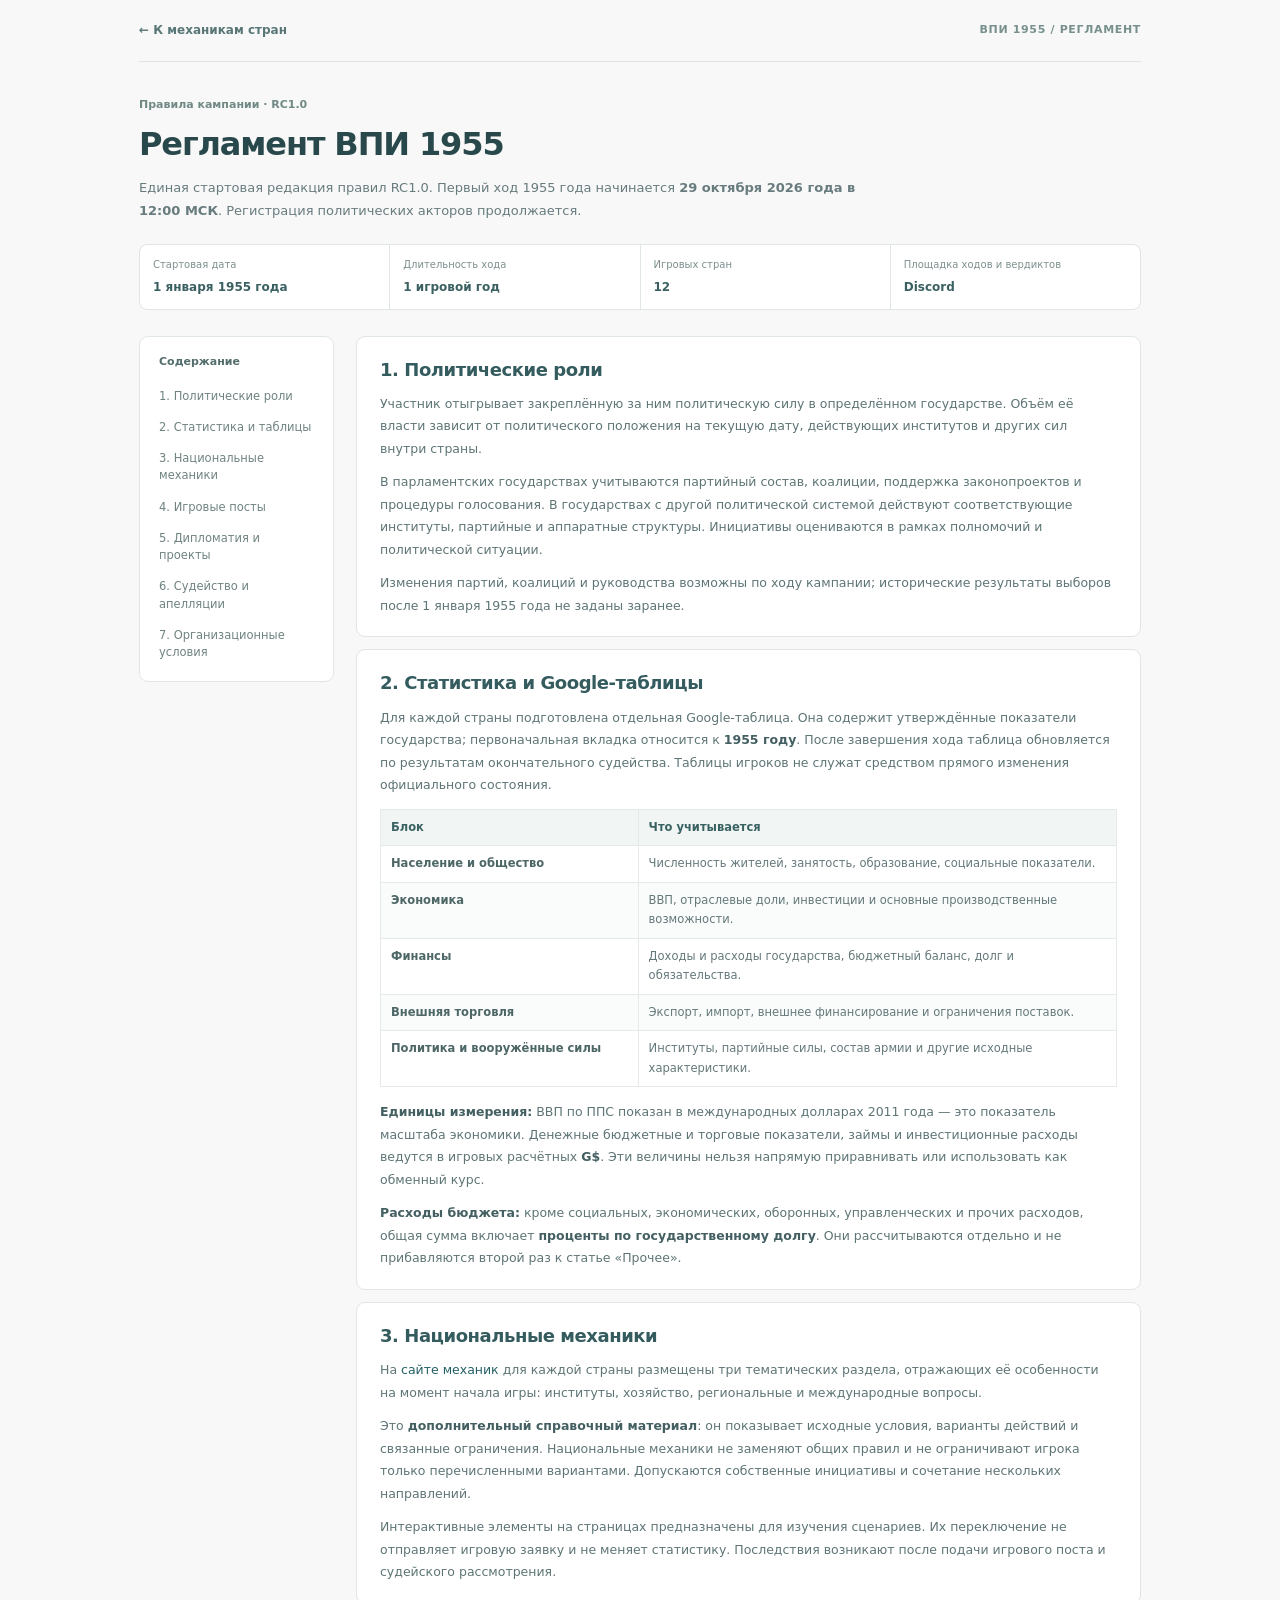
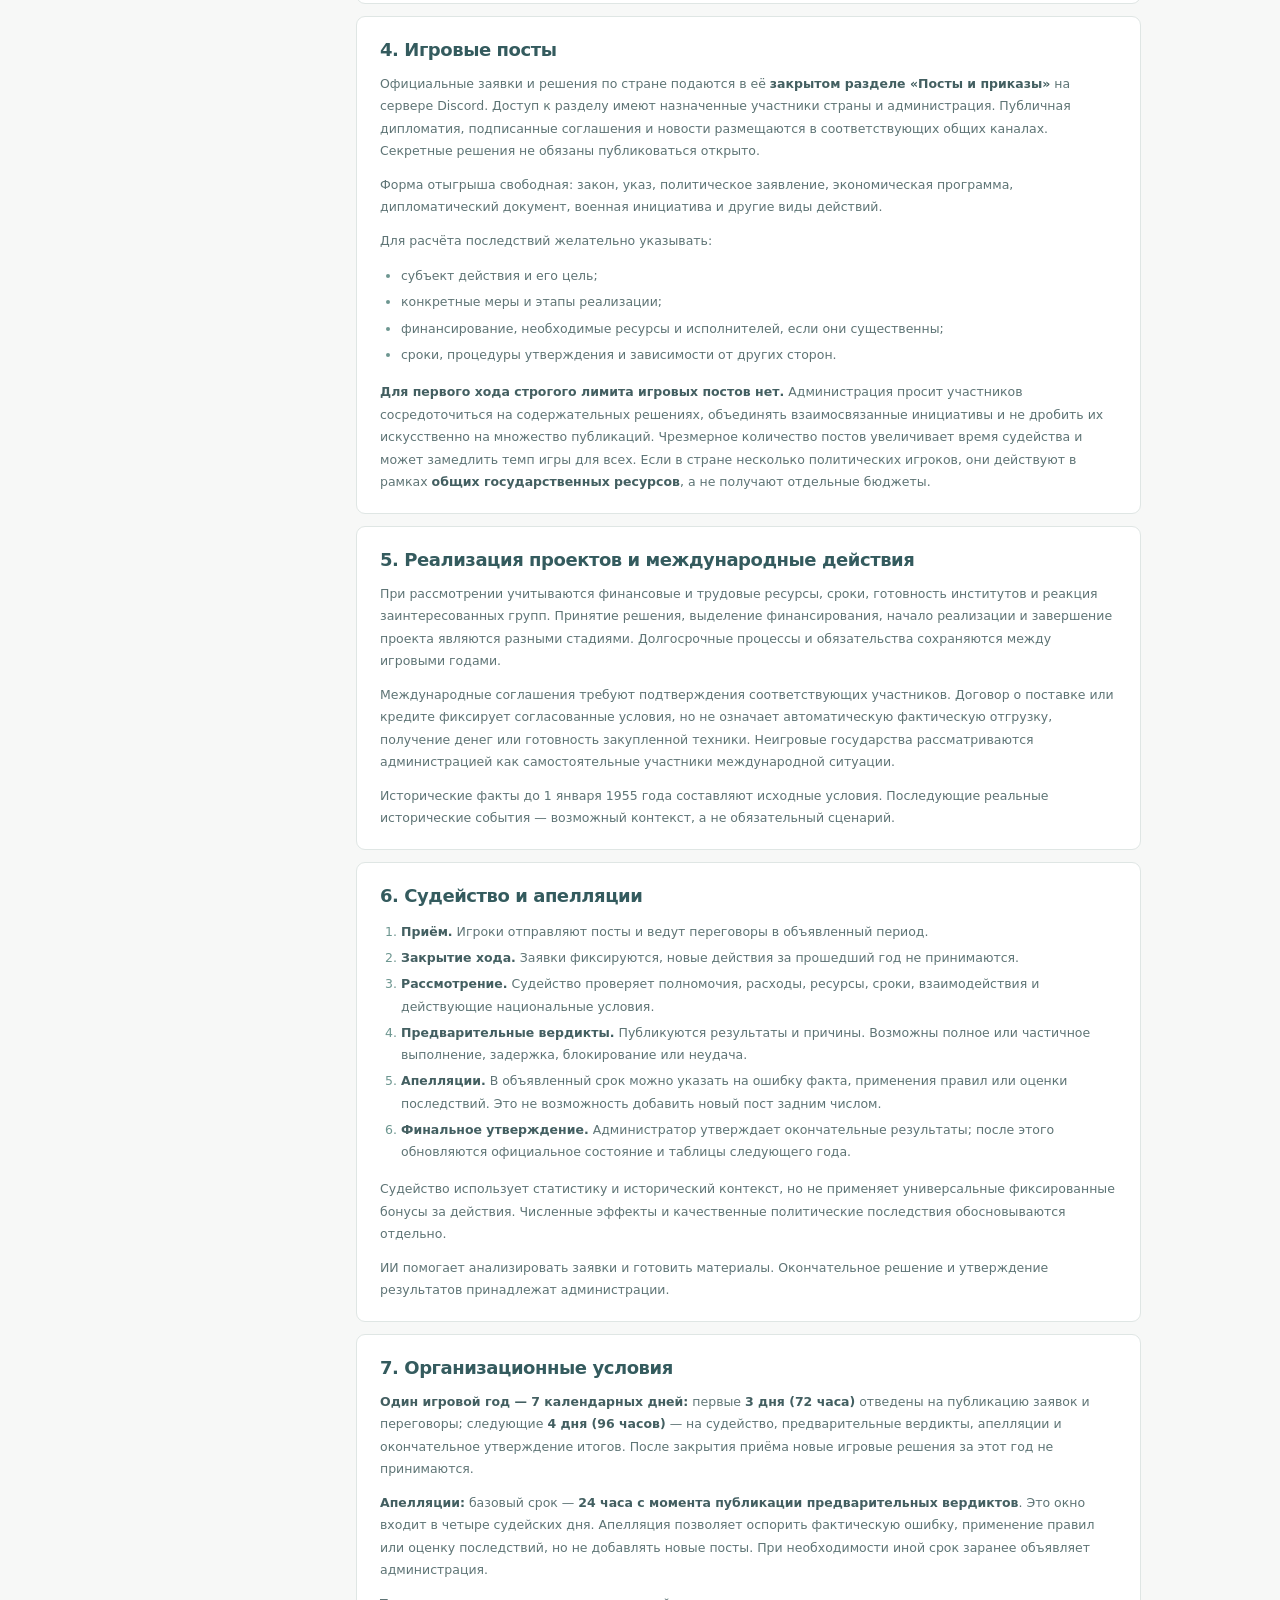
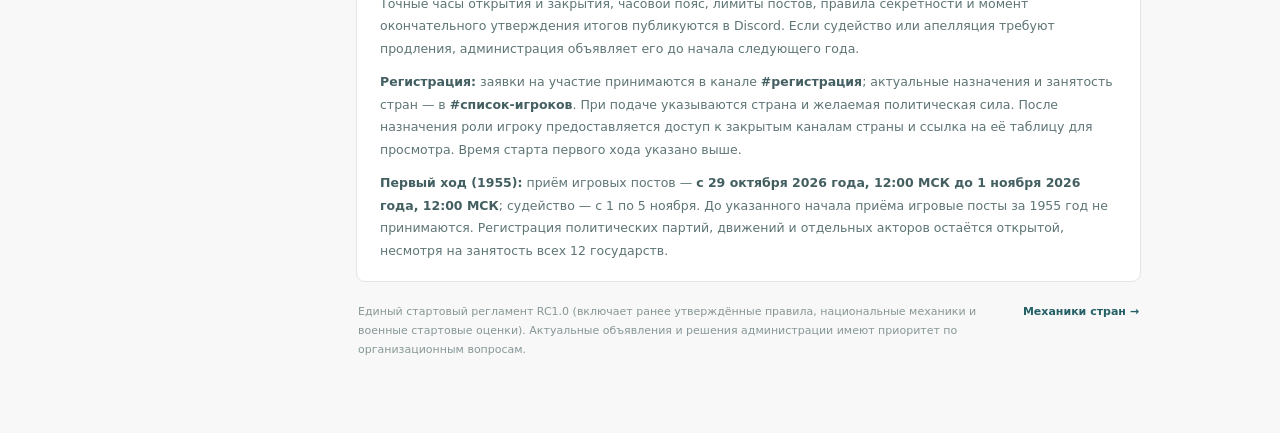
==== commit b581a435: "RC1.0: apply standard 24h appeal window to public rules" ====
--- a/rules.html
+++ b/rules.html
@@ -97,7 +97,7 @@
 <section id="schedule" class="section">
 <h2>7. Организационные условия</h2>
 <p><strong>Один игровой год — 7 календарных дней:</strong> первые <strong>3 дня (72 часа)</strong> отведены на публикацию заявок и переговоры; следующие <strong>4 дня (96 часов)</strong> — на судейство, предварительные вердикты, апелляции и окончательное утверждение итогов. После закрытия приёма новые игровые решения за этот год не принимаются.</p>
-<p><strong>Апелляции для первого хода 1955 года:</strong> <strong>24 часа с момента публикации предварительных вердиктов</strong>. Срок установлен администрацией для этого хода и входит в четыре судейских дня. Апелляция позволяет оспорить фактическую ошибку, применение правил или оценку последствий, но не добавлять новые посты. Сроки последующих ходов объявляются отдельно.</p><p>Точные часы открытия и закрытия, часовой пояс, лимиты постов, правила секретности и момент окончательного утверждения итогов публикуются в Discord. Если судейство или апелляция требуют продления, администрация объявляет его до начала следующего года.</p><p><strong>Регистрация:</strong> заявки на участие принимаются в канале <strong>#регистрация</strong>; актуальные назначения и занятость стран — в <strong>#список-игроков</strong>. При подаче указываются страна и желаемая политическая сила. После назначения роли игроку предоставляется доступ к закрытым каналам страны и ссылка на её таблицу для просмотра. Время старта первого хода указано выше.</p>
+<p><strong>Апелляции:</strong> базовый срок — <strong>24 часа с момента публикации предварительных вердиктов</strong>. Это окно входит в четыре судейских дня. Апелляция позволяет оспорить фактическую ошибку, применение правил или оценку последствий, но не добавлять новые посты. При необходимости иной срок заранее объявляет администрация.</p><p>Точные часы открытия и закрытия, часовой пояс, лимиты постов, правила секретности и момент окончательного утверждения итогов публикуются в Discord. Если судейство или апелляция требуют продления, администрация объявляет его до начала следующего года.</p><p><strong>Регистрация:</strong> заявки на участие принимаются в канале <strong>#регистрация</strong>; актуальные назначения и занятость стран — в <strong>#список-игроков</strong>. При подаче указываются страна и желаемая политическая сила. После назначения роли игроку предоставляется доступ к закрытым каналам страны и ссылка на её таблицу для просмотра. Время старта первого хода указано выше.</p>
 <p><strong>Первый ход (1955):</strong> приём игровых постов — <strong>с 29 октября 2026 года, 12:00 МСК до 1 ноября 2026 года, 12:00 МСК</strong>; судейство — с 1 по 5 ноября. До указанного начала приёма игровые посты за 1955 год не принимаются. Регистрация политических партий, движений и отдельных акторов остаётся открытой, несмотря на занятость всех 12 государств.</p>
 </section>
 <footer class="document-footer">
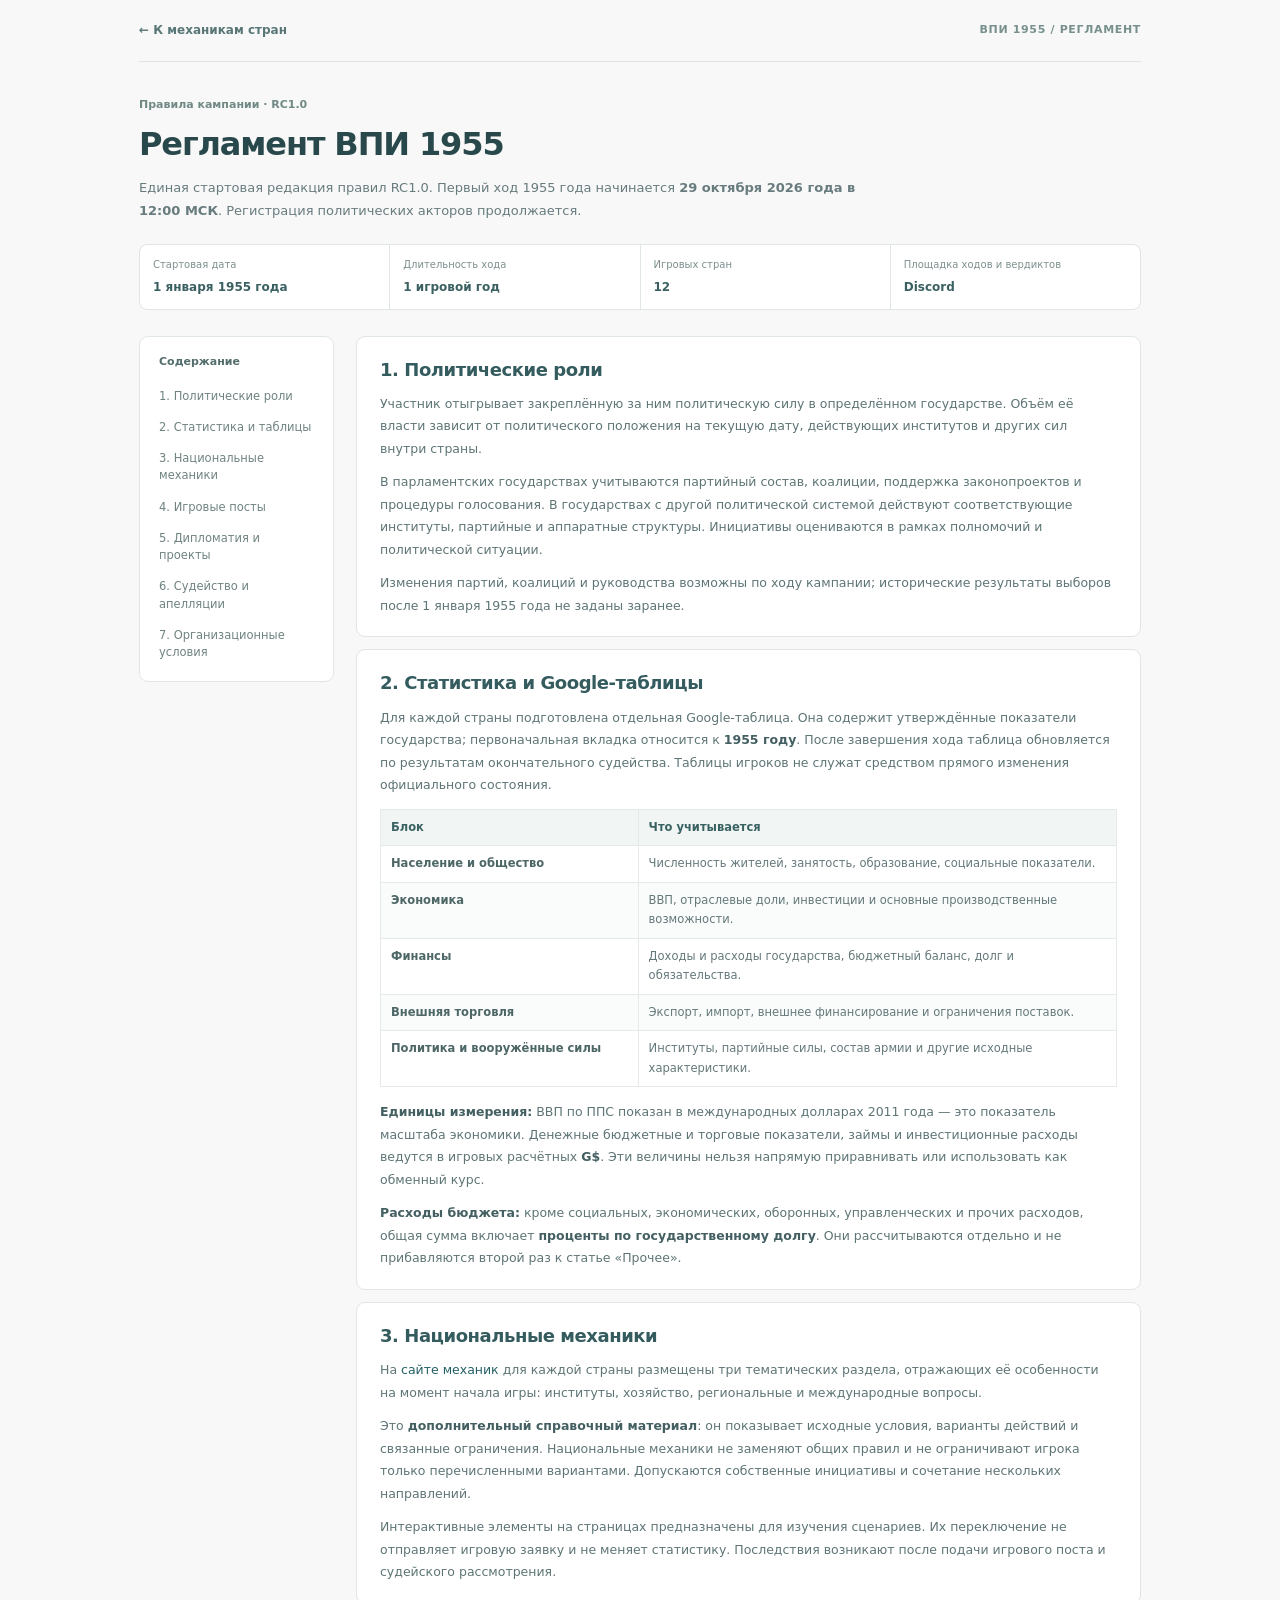
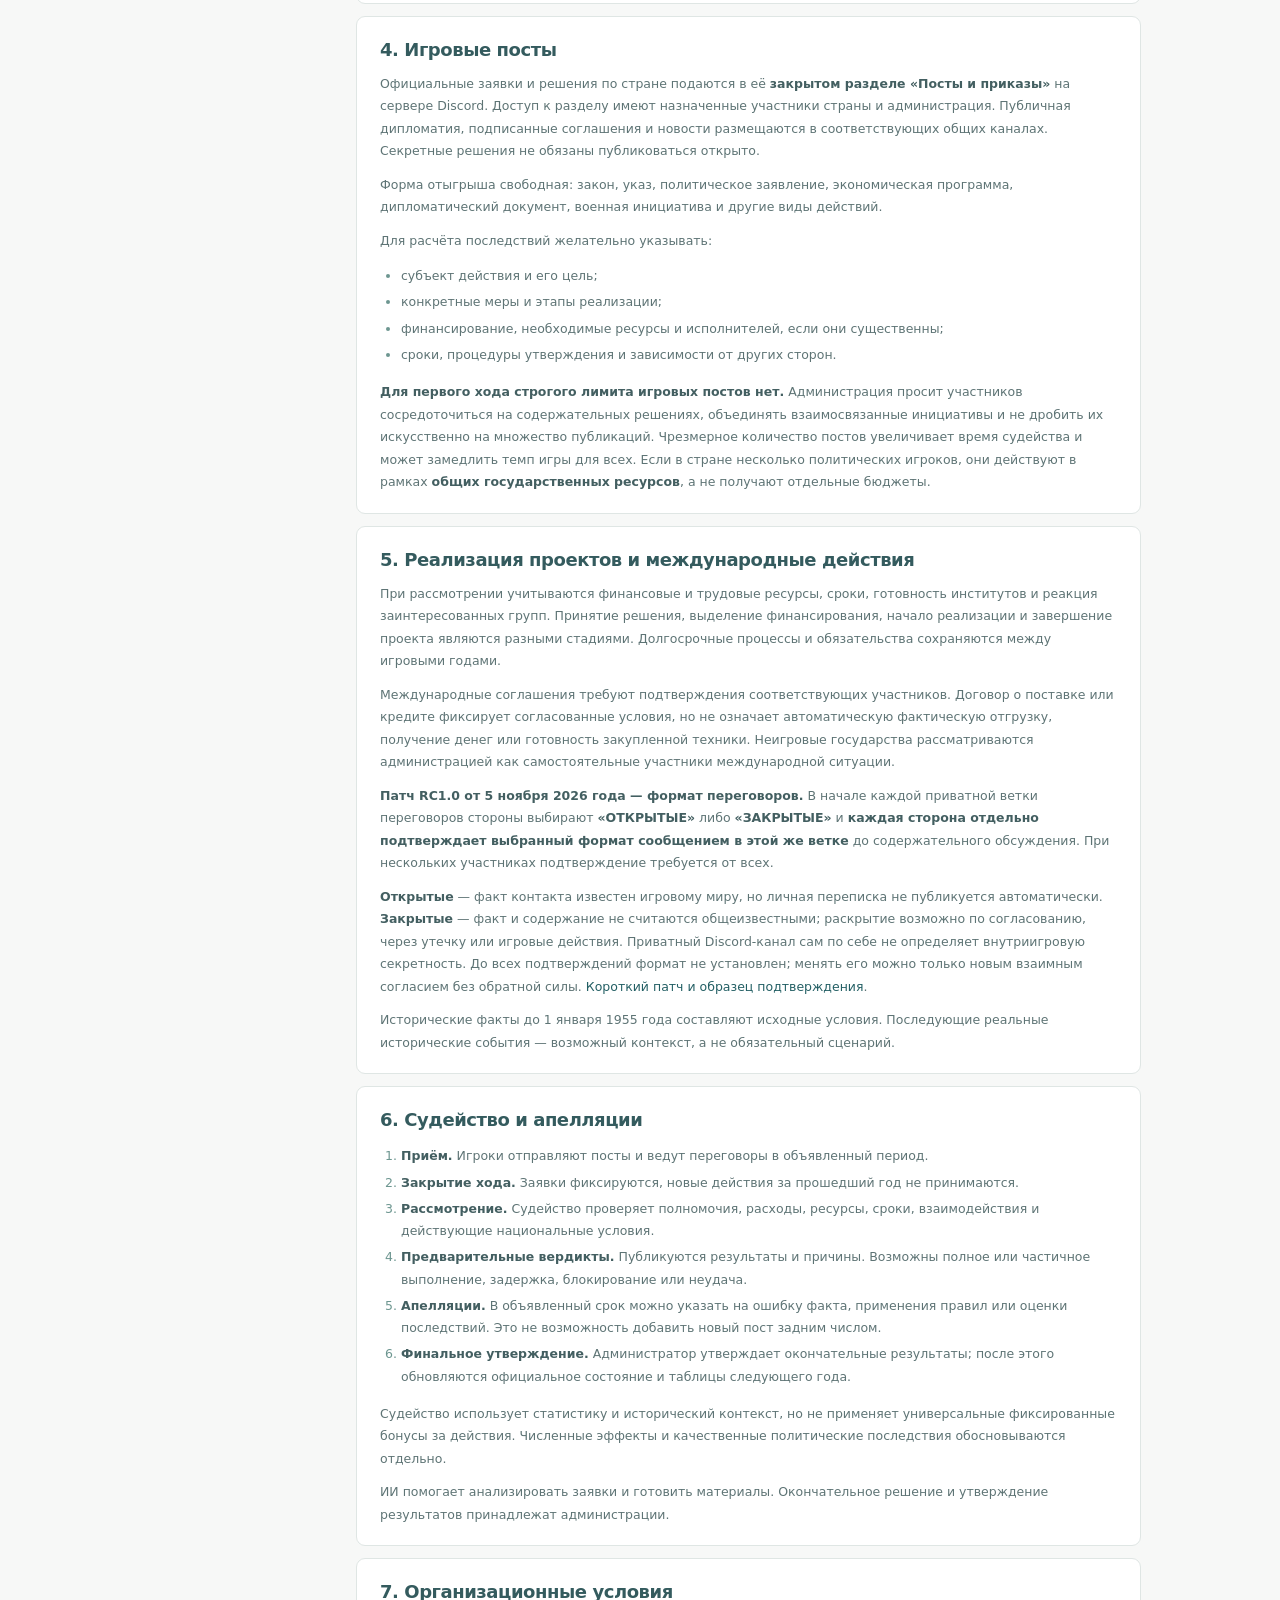
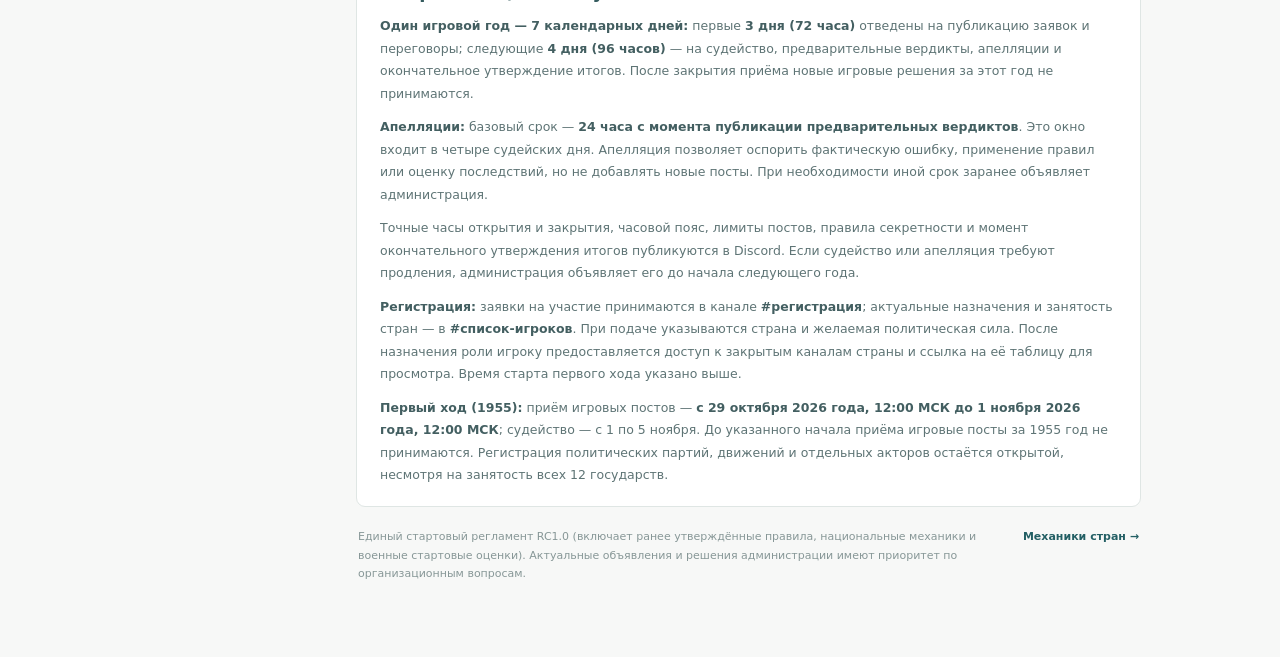
==== commit 7bcc75d6: "Publish RC1.0 negotiation openness confirmation patch on public rules page" ====
--- a/rules.html
+++ b/rules.html
@@ -79,6 +79,8 @@
 <h2>5. Реализация проектов и международные действия</h2>
 <p>При рассмотрении учитываются финансовые и трудовые ресурсы, сроки, готовность институтов и реакция заинтересованных групп. Принятие решения, выделение финансирования, начало реализации и завершение проекта являются разными стадиями. Долгосрочные процессы и обязательства сохраняются между игровыми годами.</p>
 <p>Международные соглашения требуют подтверждения соответствующих участников. Договор о поставке или кредите фиксирует согласованные условия, но не означает автоматическую фактическую отгрузку, получение денег или готовность закупленной техники. Неигровые государства рассматриваются администрацией как самостоятельные участники международной ситуации.</p>
+<p><strong>Патч RC1.0 от 5 ноября 2026 года — формат переговоров.</strong> В начале каждой приватной ветки переговоров стороны выбирают <strong>«ОТКРЫТЫЕ»</strong> либо <strong>«ЗАКРЫТЫЕ»</strong> и <strong>каждая сторона отдельно подтверждает выбранный формат сообщением в этой же ветке</strong> до содержательного обсуждения. При нескольких участниках подтверждение требуется от всех.</p>
+<p><strong>Открытые</strong> — факт контакта известен игровому миру, но личная переписка не публикуется автоматически. <strong>Закрытые</strong> — факт и содержание не считаются общеизвестными; раскрытие возможно по согласованию, через утечку или игровые действия. Приватный Discord-канал сам по себе не определяет внутриигровую секретность. До всех подтверждений формат не установлен; менять его можно только новым взаимным согласием без обратной силы. <a href="docs/DISCORD_PATCH_NEGOTIATIONS_FORMAT_2026-11-05.md">Короткий патч и образец подтверждения</a>.</p>
 <p>Исторические факты до 1 января 1955 года составляют исходные условия. Последующие реальные исторические события — возможный контекст, а не обязательный сценарий.</p>
 </section>
 <section id="resolution" class="section">
